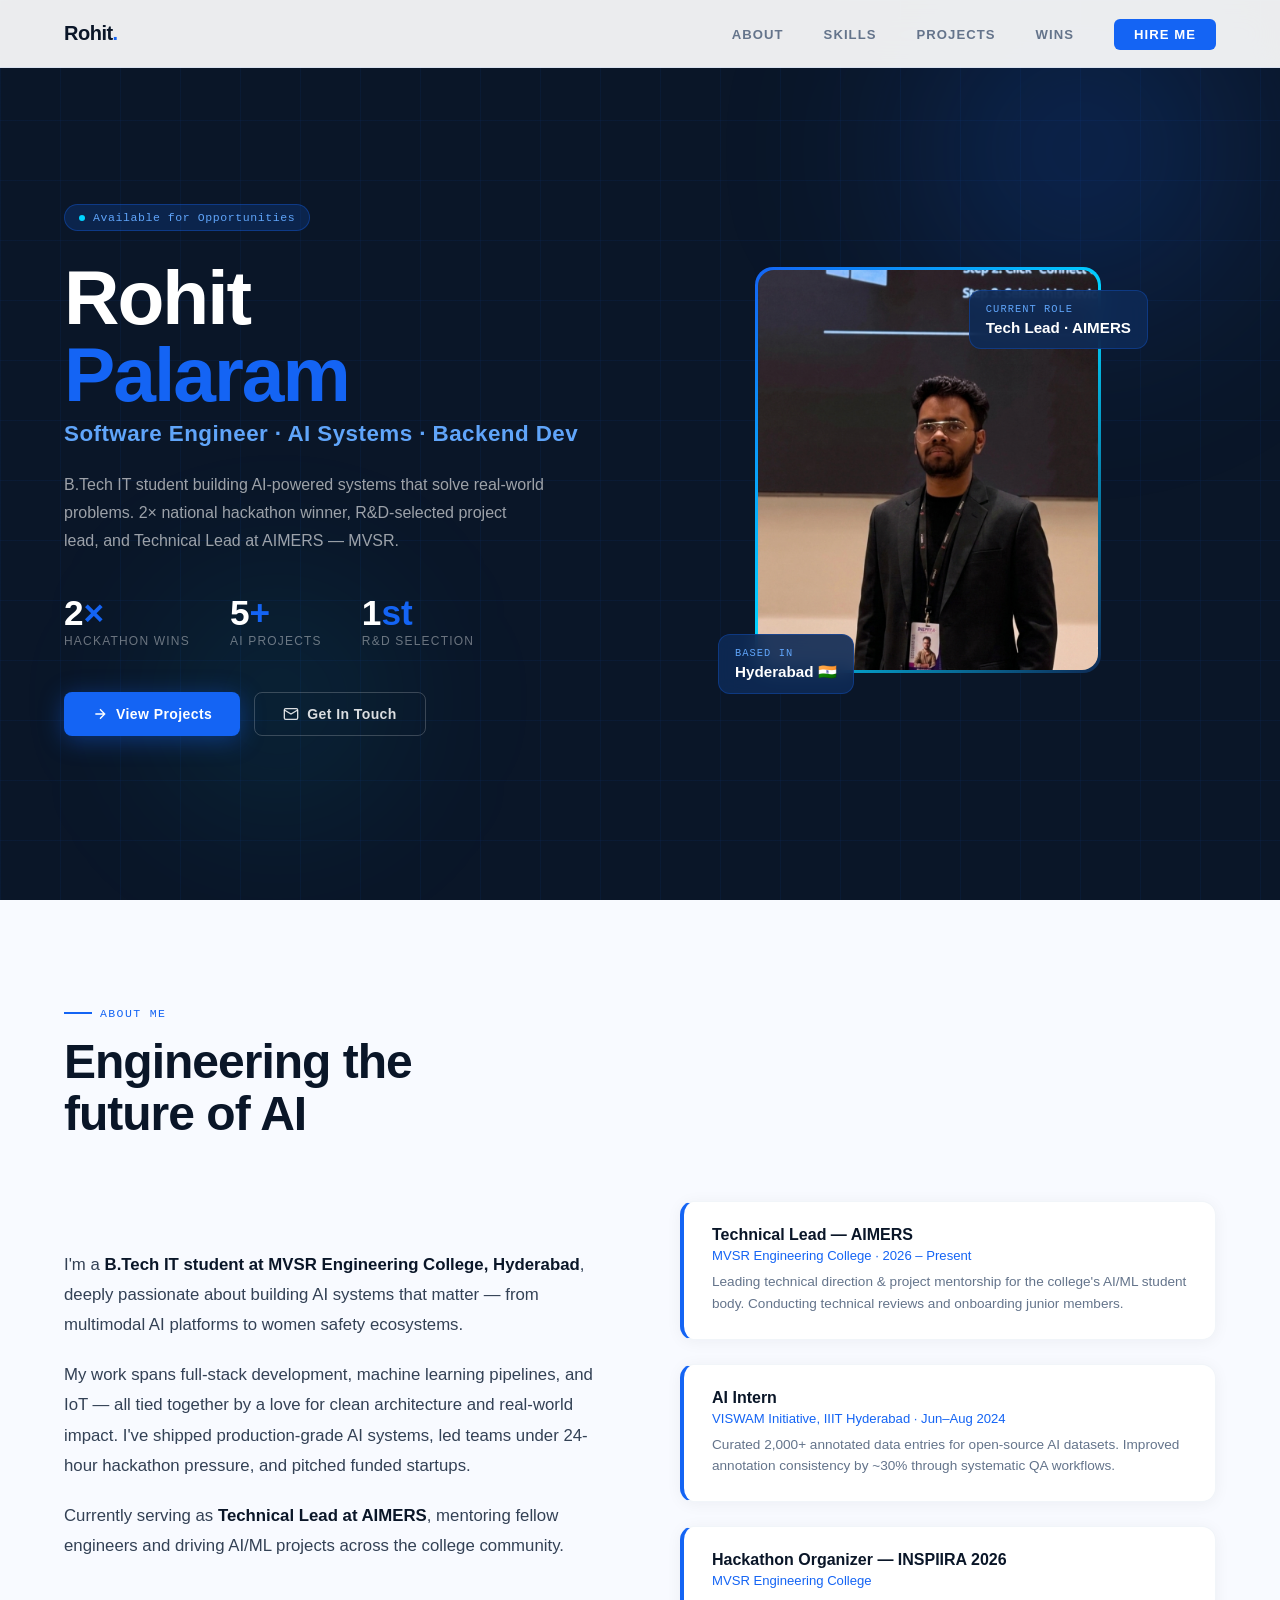
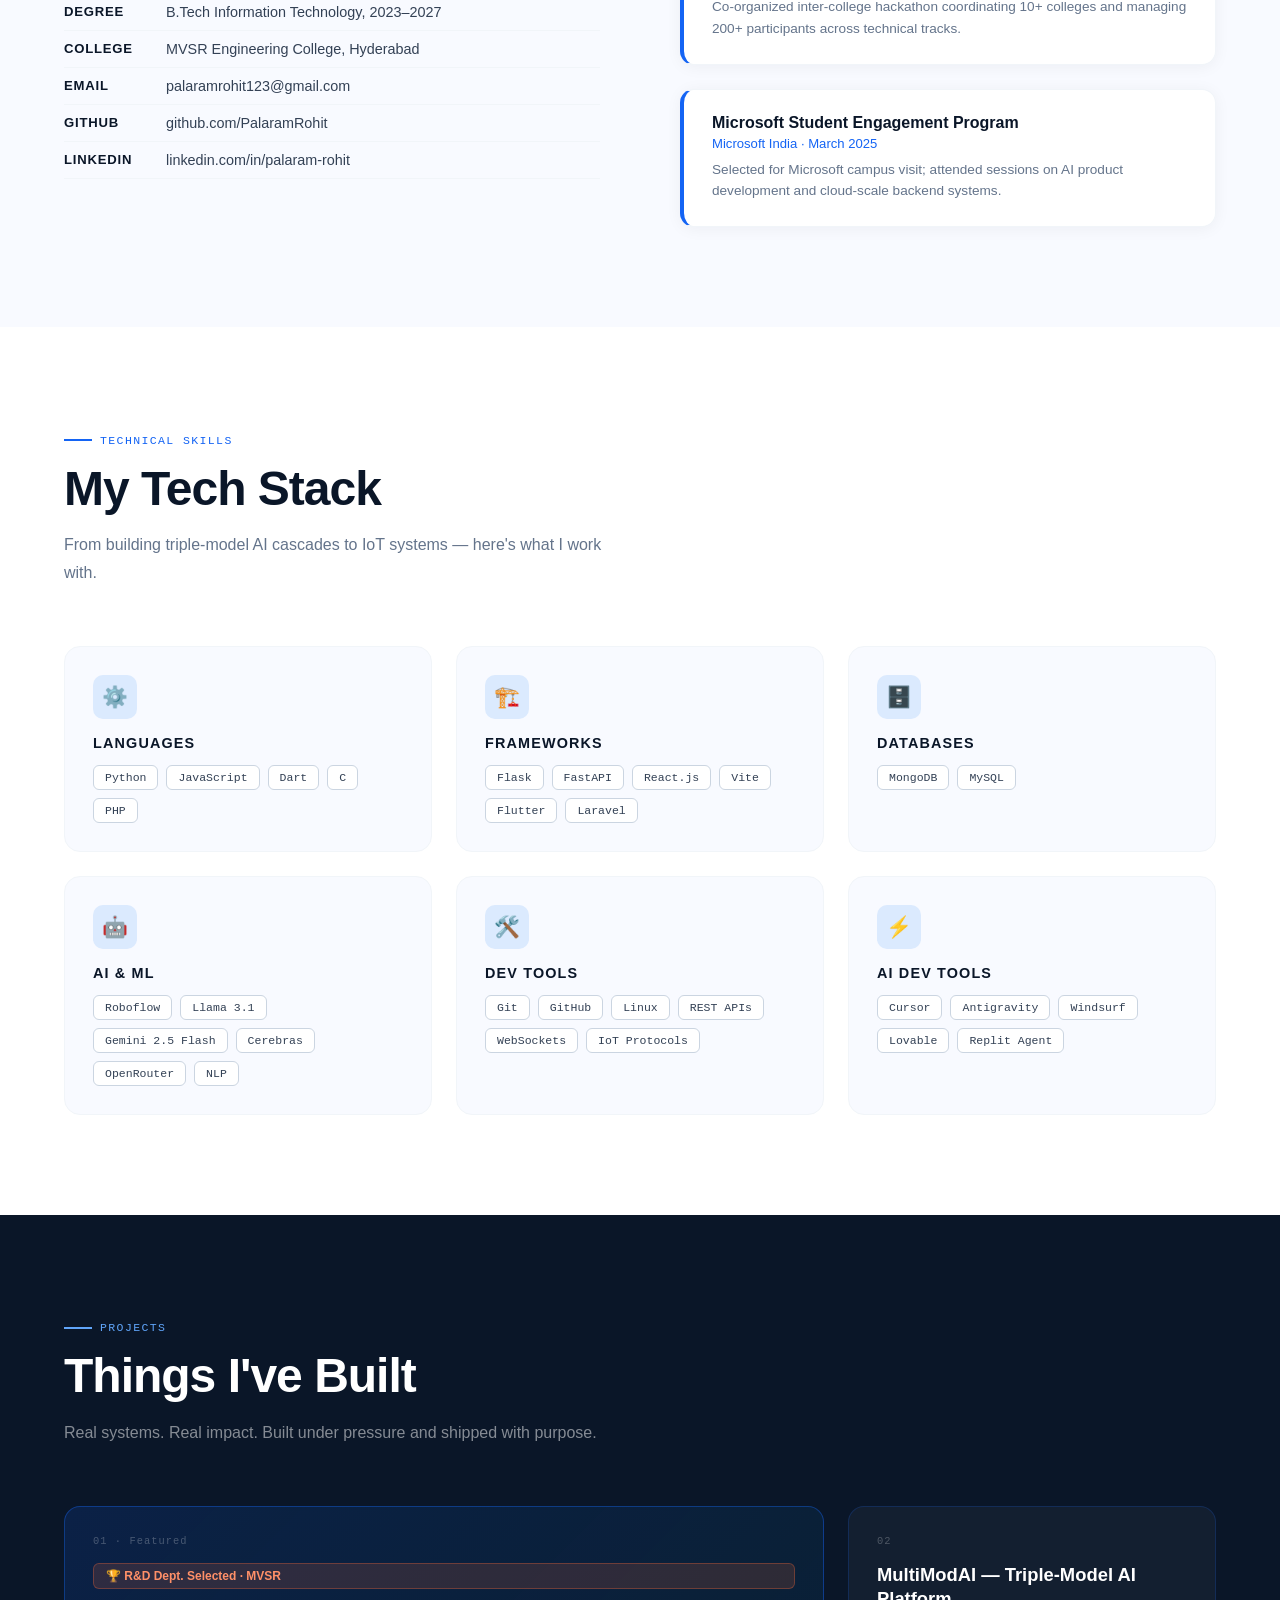
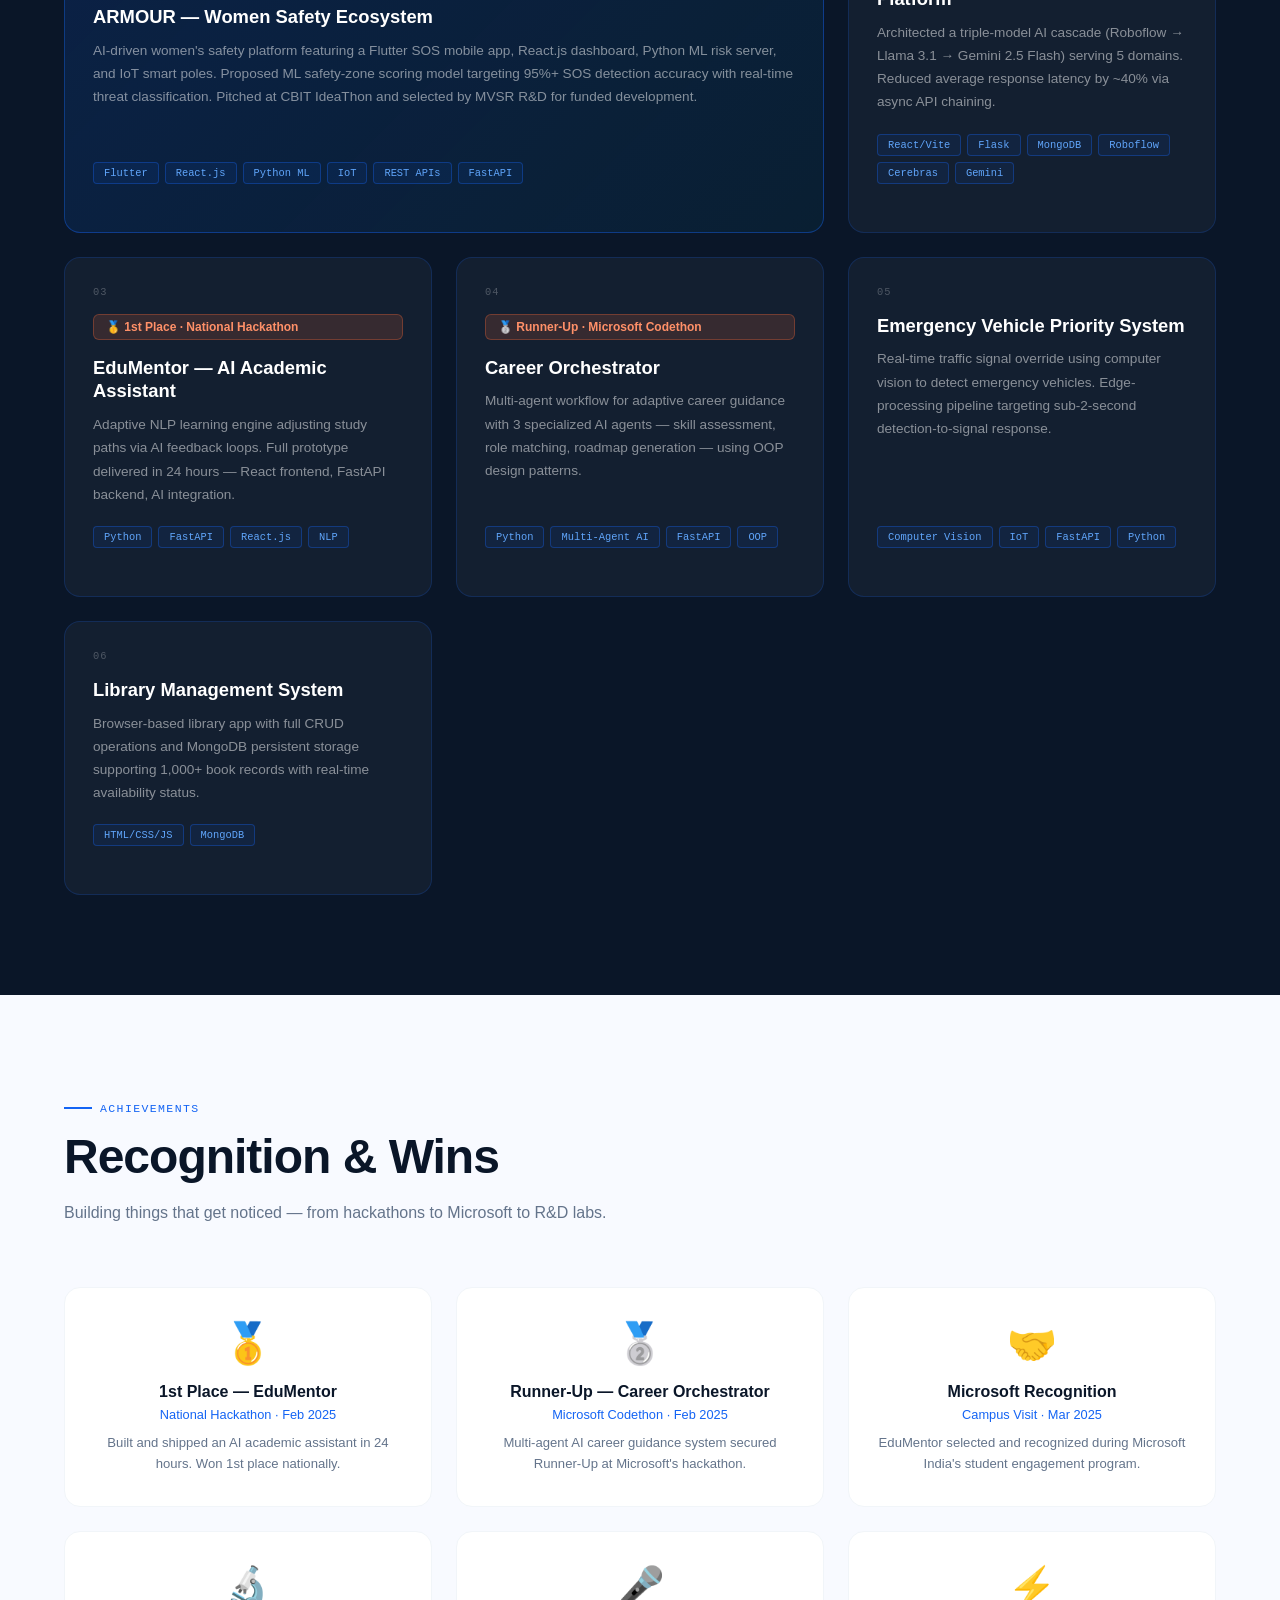
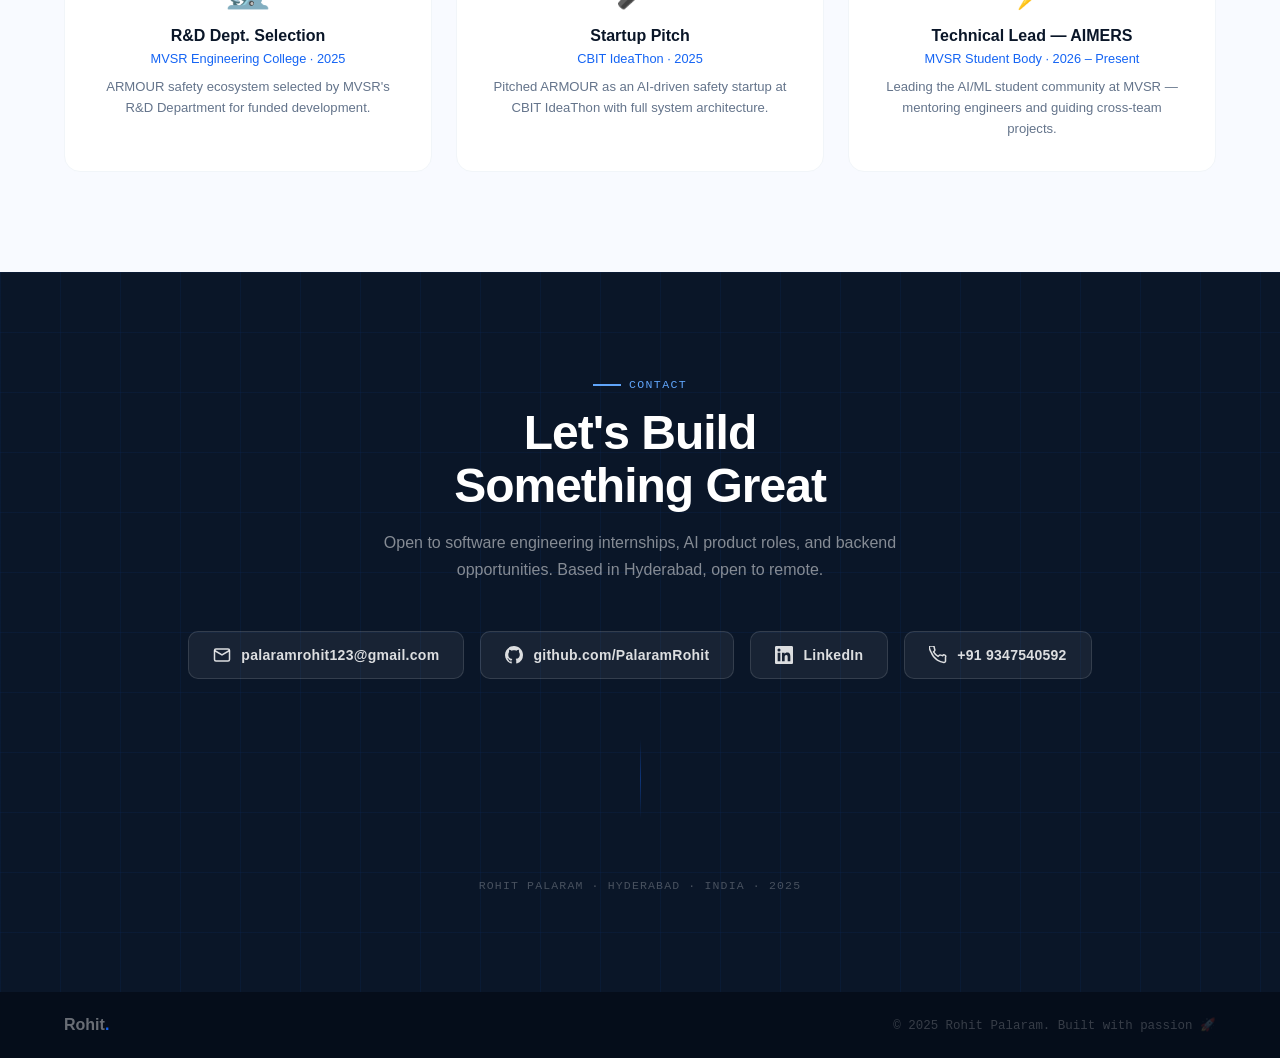
==== rohitportfolio.html @ 28455640 "Sync LinkedIn link in rohitportfolio.html" ====
<!DOCTYPE html>
<html lang="en">

<head>
  <meta charset="UTF-8" />
  <meta name="viewport" content="width=device-width, initial-scale=1.0" />
  <title>Rohit Palaram — Software Engineer · AI Systems</title>

  <style>
    :root {
      --blue-deep: #0A1628;
      --blue-mid: #0E2A55;
      --blue-brand: #1464F4;
      --blue-light: #3B82F6;
      --blue-glow: #60A5FA;
      --blue-pale: #DBEAFE;
      --white: #FFFFFF;
      --off-white: #F8FAFF;
      --gray-100: #F1F5F9;
      --gray-300: #CBD5E1;
      --gray-500: #64748B;
      --gray-700: #334155;
      --accent: #00D4FF;
      --accent2: #FF6B35;
      --font-display: 'Segoe UI', 'Inter', Arial Black, sans-serif;
      --font-body: 'Segoe UI', Arial, sans-serif;
      --font-mono: 'Consolas', 'Courier New', monospace;
    }

    *,
    *::before,
    *::after {
      box-sizing: border-box;
      margin: 0;
      padding: 0;
    }

    html {
      scroll-behavior: smooth;
    }

    body {
      font-family: var(--font-body);
      background: var(--white);
      color: var(--gray-700);
      overflow-x: hidden;
    }

    /* ===== SCROLLBAR ===== */
    ::-webkit-scrollbar {
      width: 4px;
    }

    ::-webkit-scrollbar-track {
      background: var(--gray-100);
    }

    ::-webkit-scrollbar-thumb {
      background: var(--blue-brand);
      border-radius: 2px;
    }

    /* ===== NAV ===== */
    nav {
      position: fixed;
      top: 0;
      left: 0;
      right: 0;
      z-index: 1000;
      display: flex;
      align-items: center;
      justify-content: space-between;
      padding: 0 5vw;
      height: 68px;
      background: rgba(255, 255, 255, 0.92);
      backdrop-filter: blur(16px);
      border-bottom: 1px solid rgba(20, 100, 244, 0.08);
      transition: box-shadow 0.3s;
    }

    nav.scrolled {
      box-shadow: 0 4px 32px rgba(10, 22, 40, 0.10);
    }

    .nav-logo {
      font-family: var(--font-display);
      font-size: 1.25rem;
      font-weight: 800;
      color: var(--blue-deep);
      text-decoration: none;
      letter-spacing: -0.5px;
    }

    .nav-logo span {
      color: var(--blue-brand);
    }

    .nav-links {
      display: flex;
      gap: 2.5rem;
      list-style: none;
    }

    .nav-links a {
      font-family: var(--font-display);
      font-size: 0.82rem;
      font-weight: 600;
      letter-spacing: 0.08em;
      text-transform: uppercase;
      color: var(--gray-500);
      text-decoration: none;
      transition: color 0.2s;
      position: relative;
    }

    .nav-links a::after {
      content: '';
      position: absolute;
      bottom: -4px;
      left: 0;
      right: 0;
      height: 2px;
      background: var(--blue-brand);
      transform: scaleX(0);
      transform-origin: left;
      transition: transform 0.3s cubic-bezier(.4, 0, .2, 1);
    }

    .nav-links a:hover {
      color: var(--blue-brand);
    }

    .nav-links a:hover::after {
      transform: scaleX(1);
    }

    .nav-cta {
      background: var(--blue-brand);
      color: var(--white) !important;
      padding: 8px 20px;
      border-radius: 6px;
      transition: background 0.2s, transform 0.2s !important;
    }

    .nav-cta:hover {
      background: var(--blue-mid) !important;
      transform: translateY(-1px);
    }

    .nav-cta::after {
      display: none !important;
    }

    .hamburger {
      display: none;
      flex-direction: column;
      gap: 5px;
      cursor: pointer;
      background: none;
      border: none;
    }

    .hamburger span {
      width: 24px;
      height: 2px;
      background: var(--blue-deep);
      border-radius: 2px;
      transition: all 0.3s;
    }

    /* ===== HERO ===== */
    #hero {
      min-height: 100vh;
      display: grid;
      grid-template-columns: 1fr 1fr;
      align-items: center;
      padding: 100px 5vw 60px;
      background: var(--blue-deep);
      position: relative;
      overflow: hidden;
    }

    .hero-bg-grid {
      position: absolute;
      inset: 0;
      background-image:
        linear-gradient(rgba(20, 100, 244, 0.06) 1px, transparent 1px),
        linear-gradient(90deg, rgba(20, 100, 244, 0.06) 1px, transparent 1px);
      background-size: 60px 60px;
      pointer-events: none;
    }

    .hero-bg-orb {
      position: absolute;
      border-radius: 50%;
      filter: blur(80px);
      pointer-events: none;
    }

    .hero-bg-orb.orb1 {
      width: 500px;
      height: 500px;
      background: radial-gradient(circle, rgba(20, 100, 244, 0.25), transparent 70%);
      top: -100px;
      right: -50px;
    }

    .hero-bg-orb.orb2 {
      width: 300px;
      height: 300px;
      background: radial-gradient(circle, rgba(0, 212, 255, 0.15), transparent 70%);
      bottom: 50px;
      left: 10%;
    }

    .hero-left {
      position: relative;
      z-index: 2;
      animation: fadeSlideUp 0.9s ease both;
    }

    .hero-badge {
      display: inline-flex;
      align-items: center;
      gap: 8px;
      background: rgba(20, 100, 244, 0.18);
      border: 1px solid rgba(20, 100, 244, 0.35);
      color: var(--blue-glow);
      font-family: var(--font-mono);
      font-size: 0.72rem;
      padding: 6px 14px;
      border-radius: 20px;
      margin-bottom: 28px;
      letter-spacing: 0.05em;
    }

    .hero-badge .dot {
      width: 6px;
      height: 6px;
      background: var(--accent);
      border-radius: 50%;
      animation: pulse 2s infinite;
    }

    .hero-name {
      font-family: var(--font-display);
      font-size: clamp(3rem, 6vw, 5.5rem);
      font-weight: 800;
      line-height: 1.0;
      color: var(--white);
      letter-spacing: -2px;
      margin-bottom: 8px;
    }

    .hero-name .blue {
      color: var(--blue-brand);
    }

    .hero-role {
      font-family: var(--font-display);
      font-size: clamp(1rem, 2vw, 1.4rem);
      font-weight: 600;
      color: var(--blue-glow);
      letter-spacing: 0.02em;
      margin-bottom: 24px;
    }

    .hero-desc {
      font-size: 1rem;
      color: rgba(255, 255, 255, 0.6);
      line-height: 1.75;
      max-width: 480px;
      margin-bottom: 40px;
      font-weight: 300;
    }

    .hero-stats {
      display: flex;
      gap: 2.5rem;
      margin-bottom: 44px;
    }

    .hero-stat-num {
      font-family: var(--font-display);
      font-size: 2.2rem;
      font-weight: 800;
      color: var(--white);
      line-height: 1;
    }

    .hero-stat-num span {
      color: var(--blue-brand);
    }

    .hero-stat-label {
      font-size: 0.75rem;
      color: rgba(255, 255, 255, 0.4);
      text-transform: uppercase;
      letter-spacing: 0.1em;
      margin-top: 4px;
    }

    .hero-btns {
      display: flex;
      gap: 14px;
      flex-wrap: wrap;
    }

    .btn-primary {
      display: inline-flex;
      align-items: center;
      gap: 8px;
      background: var(--blue-brand);
      color: var(--white);
      font-family: var(--font-display);
      font-weight: 700;
      font-size: 0.875rem;
      padding: 14px 28px;
      border-radius: 8px;
      text-decoration: none;
      letter-spacing: 0.03em;
      transition: all 0.25s cubic-bezier(.4, 0, .2, 1);
      box-shadow: 0 4px 24px rgba(20, 100, 244, 0.4);
    }

    .btn-primary:hover {
      background: #0F52CF;
      transform: translateY(-2px);
      box-shadow: 0 8px 32px rgba(20, 100, 244, 0.55);
    }

    .btn-outline {
      display: inline-flex;
      align-items: center;
      gap: 8px;
      background: transparent;
      color: rgba(255, 255, 255, 0.85);
      font-family: var(--font-display);
      font-weight: 600;
      font-size: 0.875rem;
      padding: 13px 28px;
      border-radius: 8px;
      border: 1.5px solid rgba(255, 255, 255, 0.2);
      text-decoration: none;
      letter-spacing: 0.03em;
      transition: all 0.25s;
    }

    .btn-outline:hover {
      border-color: var(--blue-glow);
      color: var(--blue-glow);
      transform: translateY(-2px);
    }

    .hero-right {
      position: relative;
      z-index: 2;
      display: flex;
      align-items: center;
      justify-content: center;
      animation: fadeSlideUp 0.9s 0.2s ease both;
    }

    .hero-photo-frame {
      position: relative;
      width: 340px;
      height: 400px;
    }

    .hero-photo-frame::before {
      content: '';
      position: absolute;
      inset: -3px;
      background: linear-gradient(135deg, var(--blue-brand), var(--accent), var(--blue-mid));
      border-radius: 18px;
      z-index: 0;
      animation: borderRotate 4s linear infinite;
    }

    .hero-photo-frame img {
      position: relative;
      z-index: 1;
      width: 100%;
      height: 100%;
      object-fit: cover;
      border-radius: 16px;
      display: block;
    }

    .hero-card {
      position: absolute;
      background: rgba(14, 42, 85, 0.9);
      border: 1px solid rgba(20, 100, 244, 0.3);
      border-radius: 12px;
      padding: 12px 16px;
      backdrop-filter: blur(10px);
      z-index: 3;
    }

    .hero-card-label {
      font-family: var(--font-mono);
      font-size: 0.65rem;
      color: var(--blue-glow);
      text-transform: uppercase;
      letter-spacing: 0.1em;
      margin-bottom: 4px;
    }

    .hero-card-val {
      font-family: var(--font-display);
      font-size: 0.95rem;
      font-weight: 700;
      color: var(--white);
    }

    .card-tl {
      bottom: -24px;
      left: -40px;
    }

    .card-tr {
      top: 20px;
      right: -50px;
    }

    /* ===== SECTION DEFAULTS ===== */
    section {
      padding: 100px 5vw;
    }

    .section-tag {
      display: inline-flex;
      align-items: center;
      gap: 8px;
      font-family: var(--font-mono);
      font-size: 0.72rem;
      font-weight: 500;
      color: var(--blue-brand);
      text-transform: uppercase;
      letter-spacing: 0.12em;
      margin-bottom: 16px;
    }

    .section-tag::before {
      content: '';
      width: 28px;
      height: 2px;
      background: var(--blue-brand);
    }

    .section-title {
      font-family: var(--font-display);
      font-size: clamp(2rem, 4vw, 3rem);
      font-weight: 800;
      color: var(--blue-deep);
      line-height: 1.1;
      letter-spacing: -1px;
      margin-bottom: 16px;
    }

    .section-sub {
      font-size: 1rem;
      color: var(--gray-500);
      line-height: 1.7;
      max-width: 560px;
      font-weight: 300;
    }

    /* ===== ABOUT ===== */
    #about {
      background: var(--off-white);
    }

    .about-grid {
      display: grid;
      grid-template-columns: 1fr 1fr;
      gap: 80px;
      align-items: center;
      margin-top: 60px;
    }

    .about-text p {
      font-size: 1.05rem;
      color: var(--gray-700);
      line-height: 1.8;
      margin-bottom: 20px;
      font-weight: 300;
    }

    .about-text p strong {
      color: var(--blue-deep);
      font-weight: 600;
    }

    .about-info-list {
      list-style: none;
      margin-top: 32px;
    }

    .about-info-list li {
      display: flex;
      align-items: center;
      gap: 12px;
      padding: 10px 0;
      border-bottom: 1px solid var(--gray-100);
      font-size: 0.9rem;
      color: var(--gray-700);
    }

    .about-info-list li span.label {
      font-family: var(--font-display);
      font-weight: 700;
      color: var(--blue-deep);
      min-width: 90px;
      font-size: 0.82rem;
      text-transform: uppercase;
      letter-spacing: 0.06em;
    }

    .about-right {
      display: flex;
      flex-direction: column;
      gap: 24px;
    }

    .exp-card {
      background: var(--white);
      border: 1px solid var(--gray-100);
      border-radius: 14px;
      padding: 24px 28px;
      border-left: 4px solid var(--blue-brand);
      box-shadow: 0 2px 16px rgba(10, 22, 40, 0.05);
      transition: transform 0.2s, box-shadow 0.2s;
    }

    .exp-card:hover {
      transform: translateX(6px);
      box-shadow: 0 8px 28px rgba(20, 100, 244, 0.12);
    }

    .exp-card-title {
      font-family: var(--font-display);
      font-size: 1rem;
      font-weight: 700;
      color: var(--blue-deep);
      margin-bottom: 4px;
    }

    .exp-card-sub {
      font-size: 0.82rem;
      color: var(--blue-brand);
      font-weight: 500;
      margin-bottom: 8px;
    }

    .exp-card-desc {
      font-size: 0.85rem;
      color: var(--gray-500);
      line-height: 1.6;
      font-weight: 300;
    }

    /* ===== SKILLS ===== */
    #skills {
      background: var(--white);
    }

    .skills-layout {
      margin-top: 60px;
      display: grid;
      grid-template-columns: repeat(3, 1fr);
      gap: 24px;
    }

    .skill-cat {
      background: var(--off-white);
      border: 1px solid var(--gray-100);
      border-radius: 16px;
      padding: 28px;
      transition: transform 0.25s, box-shadow 0.25s;
    }

    .skill-cat:hover {
      transform: translateY(-4px);
      box-shadow: 0 12px 36px rgba(20, 100, 244, 0.1);
    }

    .skill-cat-icon {
      width: 44px;
      height: 44px;
      background: var(--blue-pale);
      border-radius: 10px;
      display: flex;
      align-items: center;
      justify-content: center;
      font-size: 1.3rem;
      margin-bottom: 16px;
    }

    .skill-cat-name {
      font-family: var(--font-display);
      font-size: 0.9rem;
      font-weight: 700;
      color: var(--blue-deep);
      text-transform: uppercase;
      letter-spacing: 0.08em;
      margin-bottom: 14px;
    }

    .skill-tags {
      display: flex;
      flex-wrap: wrap;
      gap: 8px;
    }

    .skill-tag {
      background: var(--white);
      border: 1px solid var(--gray-300);
      color: var(--gray-700);
      font-family: var(--font-mono);
      font-size: 0.72rem;
      padding: 5px 11px;
      border-radius: 6px;
      transition: all 0.2s;
    }

    .skill-tag:hover {
      border-color: var(--blue-brand);
      color: var(--blue-brand);
      background: var(--blue-pale);
    }

    /* ===== PROJECTS ===== */
    #projects {
      background: var(--blue-deep);
    }

    #projects .section-title {
      color: var(--white);
    }

    #projects .section-sub {
      color: rgba(255, 255, 255, 0.5);
    }

    #projects .section-tag {
      color: var(--blue-glow);
    }

    #projects .section-tag::before {
      background: var(--blue-glow);
    }

    .projects-grid {
      margin-top: 60px;
      display: grid;
      grid-template-columns: repeat(3, 1fr);
      gap: 24px;
    }

    .project-card {
      background: rgba(255, 255, 255, 0.04);
      border: 1px solid rgba(20, 100, 244, 0.2);
      border-radius: 16px;
      padding: 28px;
      display: flex;
      flex-direction: column;
      transition: all 0.3s cubic-bezier(.4, 0, .2, 1);
      position: relative;
      overflow: hidden;
    }

    .project-card::before {
      content: '';
      position: absolute;
      top: 0;
      left: 0;
      right: 0;
      height: 3px;
      background: linear-gradient(90deg, var(--blue-brand), var(--accent));
      opacity: 0;
      transition: opacity 0.3s;
    }

    .project-card:hover {
      background: rgba(20, 100, 244, 0.1);
      border-color: rgba(20, 100, 244, 0.5);
      transform: translateY(-6px);
      box-shadow: 0 20px 48px rgba(0, 0, 0, 0.3);
    }

    .project-card:hover::before {
      opacity: 1;
    }

    .project-card.featured {
      grid-column: span 2;
      background: linear-gradient(135deg, rgba(20, 100, 244, 0.15), rgba(0, 212, 255, 0.05));
      border-color: rgba(20, 100, 244, 0.4);
    }

    .project-num {
      font-family: var(--font-mono);
      font-size: 0.65rem;
      color: rgba(255, 255, 255, 0.25);
      letter-spacing: 0.1em;
      margin-bottom: 16px;
    }

    .project-title {
      font-family: var(--font-display);
      font-size: 1.15rem;
      font-weight: 700;
      color: var(--white);
      margin-bottom: 10px;
      line-height: 1.3;
    }

    .project-desc {
      font-size: 0.85rem;
      color: rgba(255, 255, 255, 0.5);
      line-height: 1.7;
      margin-bottom: 20px;
      flex: 1;
      font-weight: 300;
    }

    .project-badges {
      display: flex;
      flex-wrap: wrap;
      gap: 6px;
      margin-bottom: 20px;
    }

    .project-badge {
      font-family: var(--font-mono);
      font-size: 0.65rem;
      padding: 4px 10px;
      border-radius: 4px;
      border: 1px solid rgba(20, 100, 244, 0.35);
      color: var(--blue-glow);
      background: rgba(20, 100, 244, 0.08);
    }

    .project-achievement {
      display: inline-flex;
      align-items: center;
      gap: 6px;
      background: rgba(255, 107, 53, 0.15);
      border: 1px solid rgba(255, 107, 53, 0.3);
      color: #FF9068;
      font-family: var(--font-display);
      font-size: 0.75rem;
      font-weight: 600;
      padding: 5px 12px;
      border-radius: 6px;
      margin-bottom: 16px;
    }

    /* ===== ACHIEVEMENTS ===== */
    #achievements {
      background: var(--off-white);
    }

    .achievements-layout {
      margin-top: 60px;
      display: grid;
      grid-template-columns: repeat(3, 1fr);
      gap: 24px;
    }

    .ach-card {
      background: var(--white);
      border: 1px solid var(--gray-100);
      border-radius: 16px;
      padding: 32px 28px;
      text-align: center;
      transition: all 0.3s;
      position: relative;
      overflow: hidden;
    }

    .ach-card::after {
      content: '';
      position: absolute;
      bottom: 0;
      left: 0;
      right: 0;
      height: 4px;
      background: linear-gradient(90deg, var(--blue-brand), var(--accent));
      transform: scaleX(0);
      transition: transform 0.3s;
      transform-origin: left;
    }

    .ach-card:hover {
      box-shadow: 0 12px 40px rgba(20, 100, 244, 0.12);
      transform: translateY(-4px);
    }

    .ach-card:hover::after {
      transform: scaleX(1);
    }

    .ach-emoji {
      font-size: 2.5rem;
      margin-bottom: 16px;
      display: block;
    }

    .ach-title {
      font-family: var(--font-display);
      font-size: 1rem;
      font-weight: 700;
      color: var(--blue-deep);
      margin-bottom: 6px;
    }

    .ach-sub {
      font-size: 0.8rem;
      color: var(--blue-brand);
      font-weight: 500;
      margin-bottom: 10px;
    }

    .ach-desc {
      font-size: 0.82rem;
      color: var(--gray-500);
      line-height: 1.6;
      font-weight: 300;
    }

    /* ===== CONTACT ===== */
    #contact {
      background: var(--blue-deep);
      text-align: center;
      position: relative;
      overflow: hidden;
    }

    #contact::before {
      content: '';
      position: absolute;
      inset: 0;
      background-image:
        linear-gradient(rgba(20, 100, 244, 0.06) 1px, transparent 1px),
        linear-gradient(90deg, rgba(20, 100, 244, 0.06) 1px, transparent 1px);
      background-size: 60px 60px;
    }

    #contact .section-title {
      color: var(--white);
      position: relative;
      z-index: 1;
    }

    #contact .section-sub {
      color: rgba(255, 255, 255, 0.5);
      margin: 0 auto;
      position: relative;
      z-index: 1;
    }

    #contact .section-tag {
      color: var(--blue-glow);
      position: relative;
      z-index: 1;
      justify-content: center;
    }

    #contact .section-tag::before {
      background: var(--blue-glow);
    }

    .contact-links {
      display: flex;
      justify-content: center;
      gap: 16px;
      margin-top: 48px;
      flex-wrap: wrap;
      position: relative;
      z-index: 1;
    }

    .contact-link {
      display: inline-flex;
      align-items: center;
      gap: 10px;
      background: rgba(255, 255, 255, 0.06);
      border: 1px solid rgba(255, 255, 255, 0.12);
      color: rgba(255, 255, 255, 0.85);
      font-family: var(--font-display);
      font-size: 0.875rem;
      font-weight: 600;
      padding: 14px 24px;
      border-radius: 10px;
      text-decoration: none;
      transition: all 0.25s;
      letter-spacing: 0.02em;
    }

    .contact-link:hover {
      background: rgba(20, 100, 244, 0.2);
      border-color: var(--blue-brand);
      color: var(--white);
      transform: translateY(-3px);
      box-shadow: 0 8px 24px rgba(20, 100, 244, 0.25);
    }

    .contact-link svg {
      width: 18px;
      height: 18px;
      flex-shrink: 0;
    }

    .contact-divider {
      width: 1px;
      height: 80px;
      background: linear-gradient(to bottom, transparent, rgba(20, 100, 244, 0.4), transparent);
      margin: 60px auto;
      position: relative;
      z-index: 1;
    }

    .contact-footer {
      font-family: var(--font-mono);
      font-size: 0.72rem;
      color: rgba(255, 255, 255, 0.25);
      letter-spacing: 0.1em;
      position: relative;
      z-index: 1;
    }

    /* ===== FOOTER ===== */
    footer {
      background: #050d1a;
      padding: 24px 5vw;
      display: flex;
      align-items: center;
      justify-content: space-between;
    }

    .footer-logo {
      font-family: var(--font-display);
      font-size: 1rem;
      font-weight: 800;
      color: rgba(255, 255, 255, 0.4);
      text-decoration: none;
    }

    .footer-logo span {
      color: var(--blue-brand);
    }

    .footer-copy {
      font-size: 0.78rem;
      color: rgba(255, 255, 255, 0.2);
      font-family: var(--font-mono);
    }

    /* ===== ANIMATIONS ===== */
    @keyframes fadeSlideUp {
      from {
        opacity: 0;
        transform: translateY(30px);
      }

      to {
        opacity: 1;
        transform: translateY(0);
      }
    }

    @keyframes pulse {

      0%,
      100% {
        opacity: 1;
        transform: scale(1);
      }

      50% {
        opacity: 0.5;
        transform: scale(0.8);
      }
    }

    @keyframes borderRotate {
      0% {
        opacity: 0.7;
      }

      50% {
        opacity: 1;
      }

      100% {
        opacity: 0.7;
      }
    }

    .reveal {
      opacity: 1;
      transform: translateY(0);
      transition: opacity 0.6s ease, transform 0.6s ease;
    }

    .reveal.hidden {
      opacity: 0;
      transform: translateY(24px);
    }

    /* ===== MOBILE MENU ===== */
    .mobile-menu {
      display: none;
      position: fixed;
      top: 68px;
      left: 0;
      right: 0;
      background: var(--white);
      padding: 24px 5vw;
      border-bottom: 1px solid var(--gray-100);
      flex-direction: column;
      gap: 16px;
      z-index: 999;
      box-shadow: 0 8px 32px rgba(10, 22, 40, 0.1);
    }

    .mobile-menu.open {
      display: flex;
    }

    .mobile-menu a {
      font-family: var(--font-display);
      font-size: 1rem;
      font-weight: 700;
      color: var(--blue-deep);
      text-decoration: none;
      padding: 8px 0;
      border-bottom: 1px solid var(--gray-100);
    }

    /* ===== RESPONSIVE ===== */
    @media (max-width: 1024px) {
      .skills-layout {
        grid-template-columns: repeat(2, 1fr);
      }

      .projects-grid {
        grid-template-columns: 1fr 1fr;
      }

      .project-card.featured {
        grid-column: span 2;
      }

      .achievements-layout {
        grid-template-columns: repeat(2, 1fr);
      }
    }

    @media (max-width: 768px) {
      #hero {
        grid-template-columns: 1fr;
        padding: 100px 5vw 60px;
        text-align: center;
      }

      .hero-right {
        display: none;
      }

      .hero-stats {
        justify-content: center;
      }

      .hero-btns {
        justify-content: center;
      }

      .hero-desc {
        margin: 0 auto 40px;
      }

      .about-grid {
        grid-template-columns: 1fr;
        gap: 40px;
      }

      .skills-layout {
        grid-template-columns: 1fr;
      }

      .projects-grid {
        grid-template-columns: 1fr;
      }

      .project-card.featured {
        grid-column: span 1;
      }

      .achievements-layout {
        grid-template-columns: 1fr;
      }

      .nav-links {
        display: none;
      }

      .hamburger {
        display: flex;
      }

      footer {
        flex-direction: column;
        gap: 8px;
        text-align: center;
      }
    }
  </style>
</head>

<body>

  <!-- NAV -->
  <nav id="navbar">
    <a href="#hero" class="nav-logo">Rohit<span>.</span></a>
    <ul class="nav-links">
      <li><a href="#about">About</a></li>
      <li><a href="#skills">Skills</a></li>
      <li><a href="#projects">Projects</a></li>
      <li><a href="#achievements">Wins</a></li>
      <li><a href="mailto:palaramrohit123@gmail.com" class="nav-cta">Hire Me</a></li>
    </ul>
    <button class="hamburger" id="hamburger" aria-label="Menu">
      <span></span><span></span><span></span>
    </button>
  </nav>

  <div class="mobile-menu" id="mobileMenu">
    <a href="#about">About</a>
    <a href="#skills">Skills</a>
    <a href="#projects">Projects</a>
    <a href="#achievements">Achievements</a>
    <a href="#contact">Contact</a>
  </div>

  <!-- HERO -->
  <section id="hero">
    <div class="hero-bg-grid"></div>
    <div class="hero-bg-orb orb1"></div>
    <div class="hero-bg-orb orb2"></div>

    <div class="hero-left">
      <div class="hero-badge">
        <span class="dot"></span>
        Available for Opportunities
      </div>
      <h1 class="hero-name">Rohit<br><span class="blue">Palaram</span></h1>
      <p class="hero-role">Software Engineer · AI Systems · Backend Dev</p>
      <p class="hero-desc">
        B.Tech IT student building AI-powered systems that solve real-world problems.
        2× national hackathon winner, R&D-selected project lead, and Technical Lead at AIMERS — MVSR.
      </p>
      <div class="hero-stats">
        <div>
          <div class="hero-stat-num">2<span>×</span></div>
          <div class="hero-stat-label">Hackathon Wins</div>
        </div>
        <div>
          <div class="hero-stat-num">5<span>+</span></div>
          <div class="hero-stat-label">AI Projects</div>
        </div>
        <div>
          <div class="hero-stat-num">1<span>st</span></div>
          <div class="hero-stat-label">R&D Selection</div>
        </div>
      </div>
      <div class="hero-btns">
        <a href="#projects" class="btn-primary">
          <svg width="16" height="16" fill="none" stroke="currentColor" stroke-width="2" viewBox="0 0 24 24">
            <path d="M5 12h14M12 5l7 7-7 7" />
          </svg>
          View Projects
        </a>
        <a href="mailto:palaramrohit123@gmail.com" class="btn-outline">
          <svg width="16" height="16" fill="none" stroke="currentColor" stroke-width="2" viewBox="0 0 24 24">
            <path d="M4 4h16c1.1 0 2 .9 2 2v12c0 1.1-.9 2-2 2H4c-1.1 0-2-.9-2-2V6c0-1.1.9-2 2-2z" />
            <polyline points="22,6 12,12 2,6" />
          </svg>
          Get In Touch
        </a>
      </div>
    </div>

    <div class="hero-right">
      <div class="hero-photo-frame">
        <img
          src="[data-uri]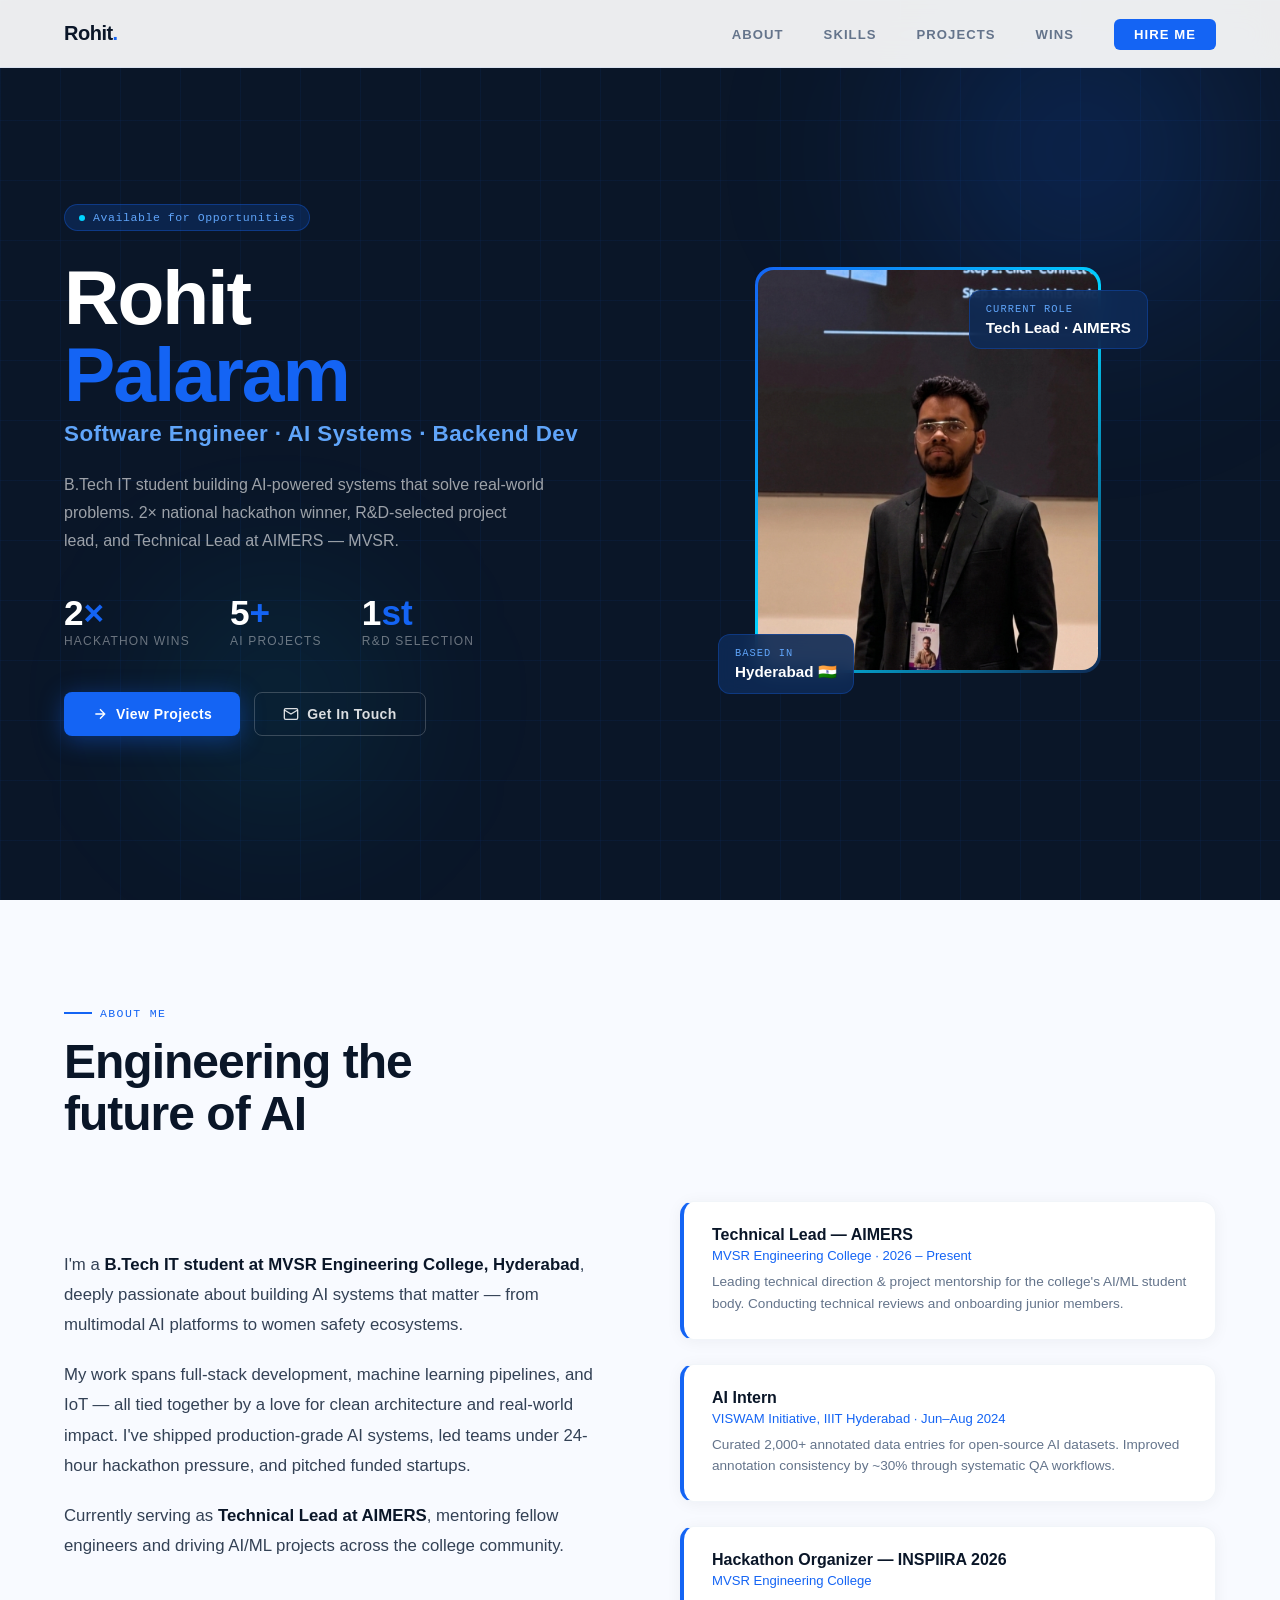
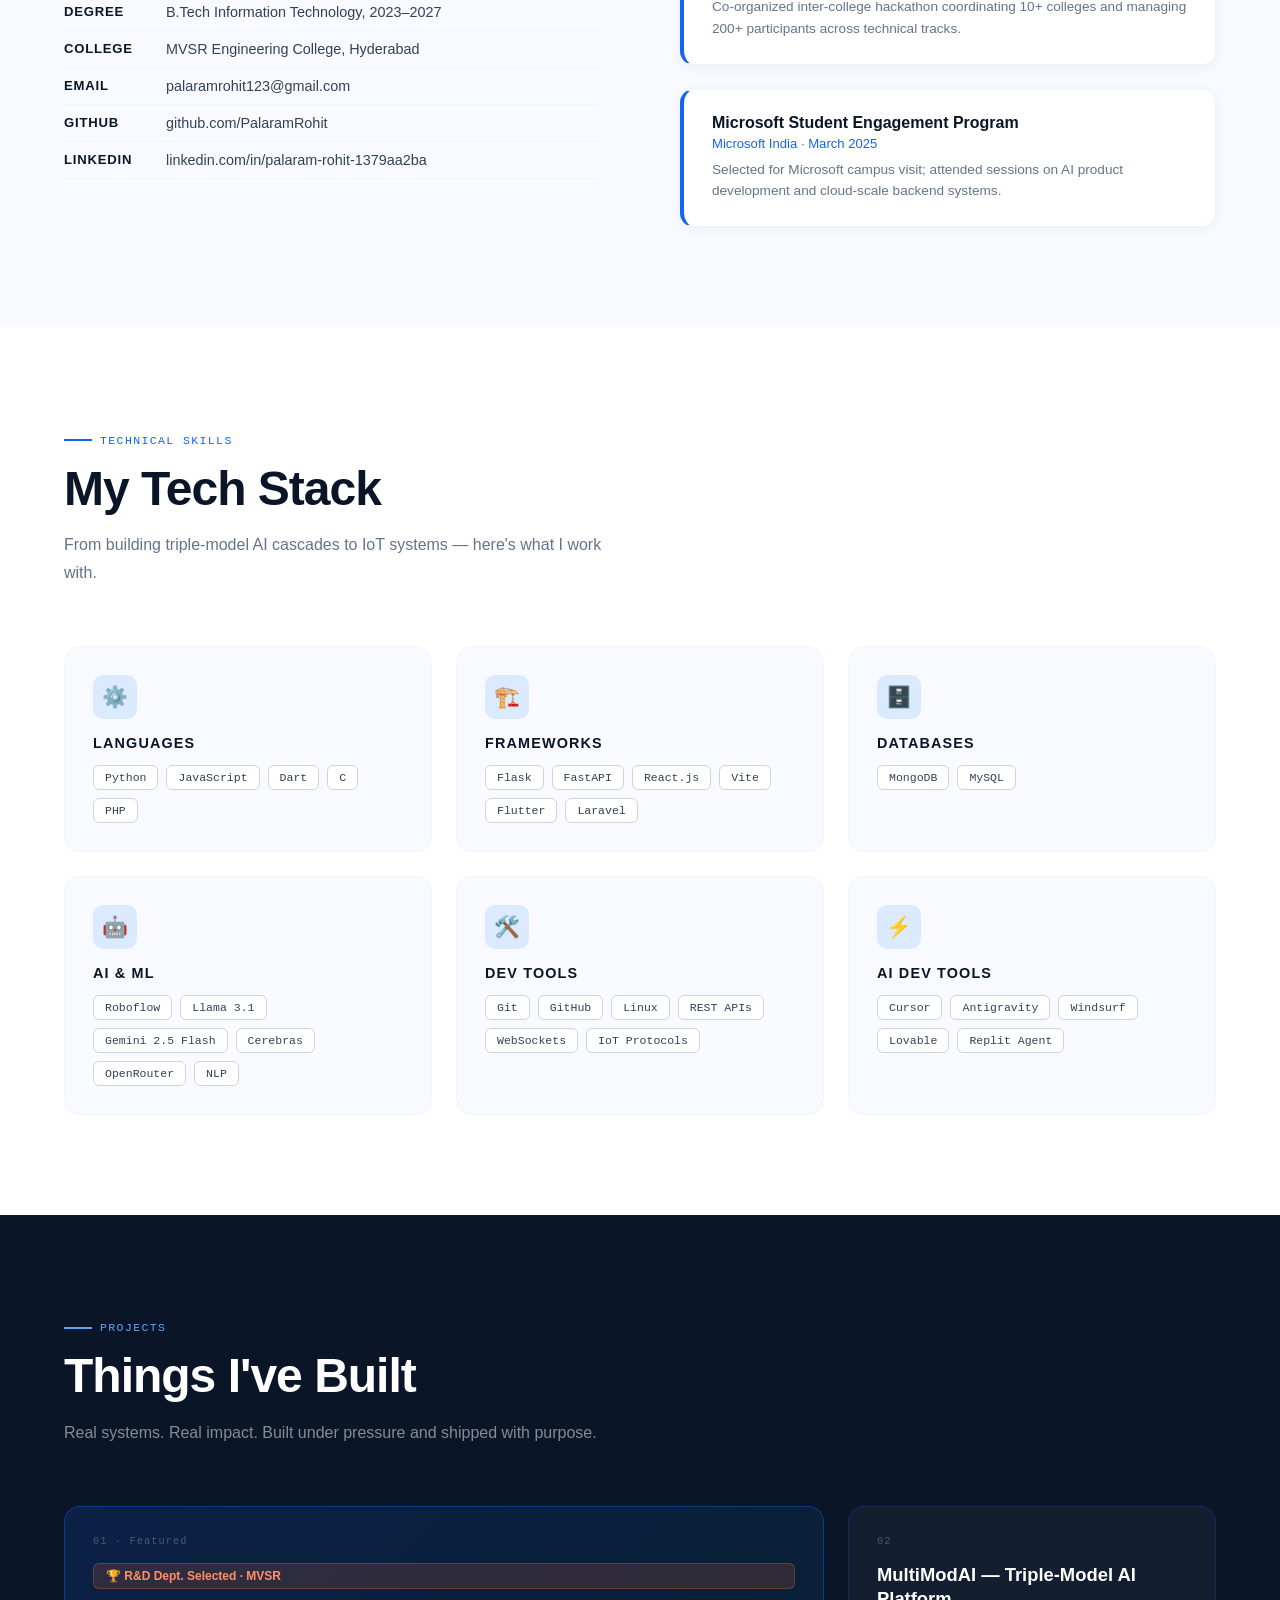
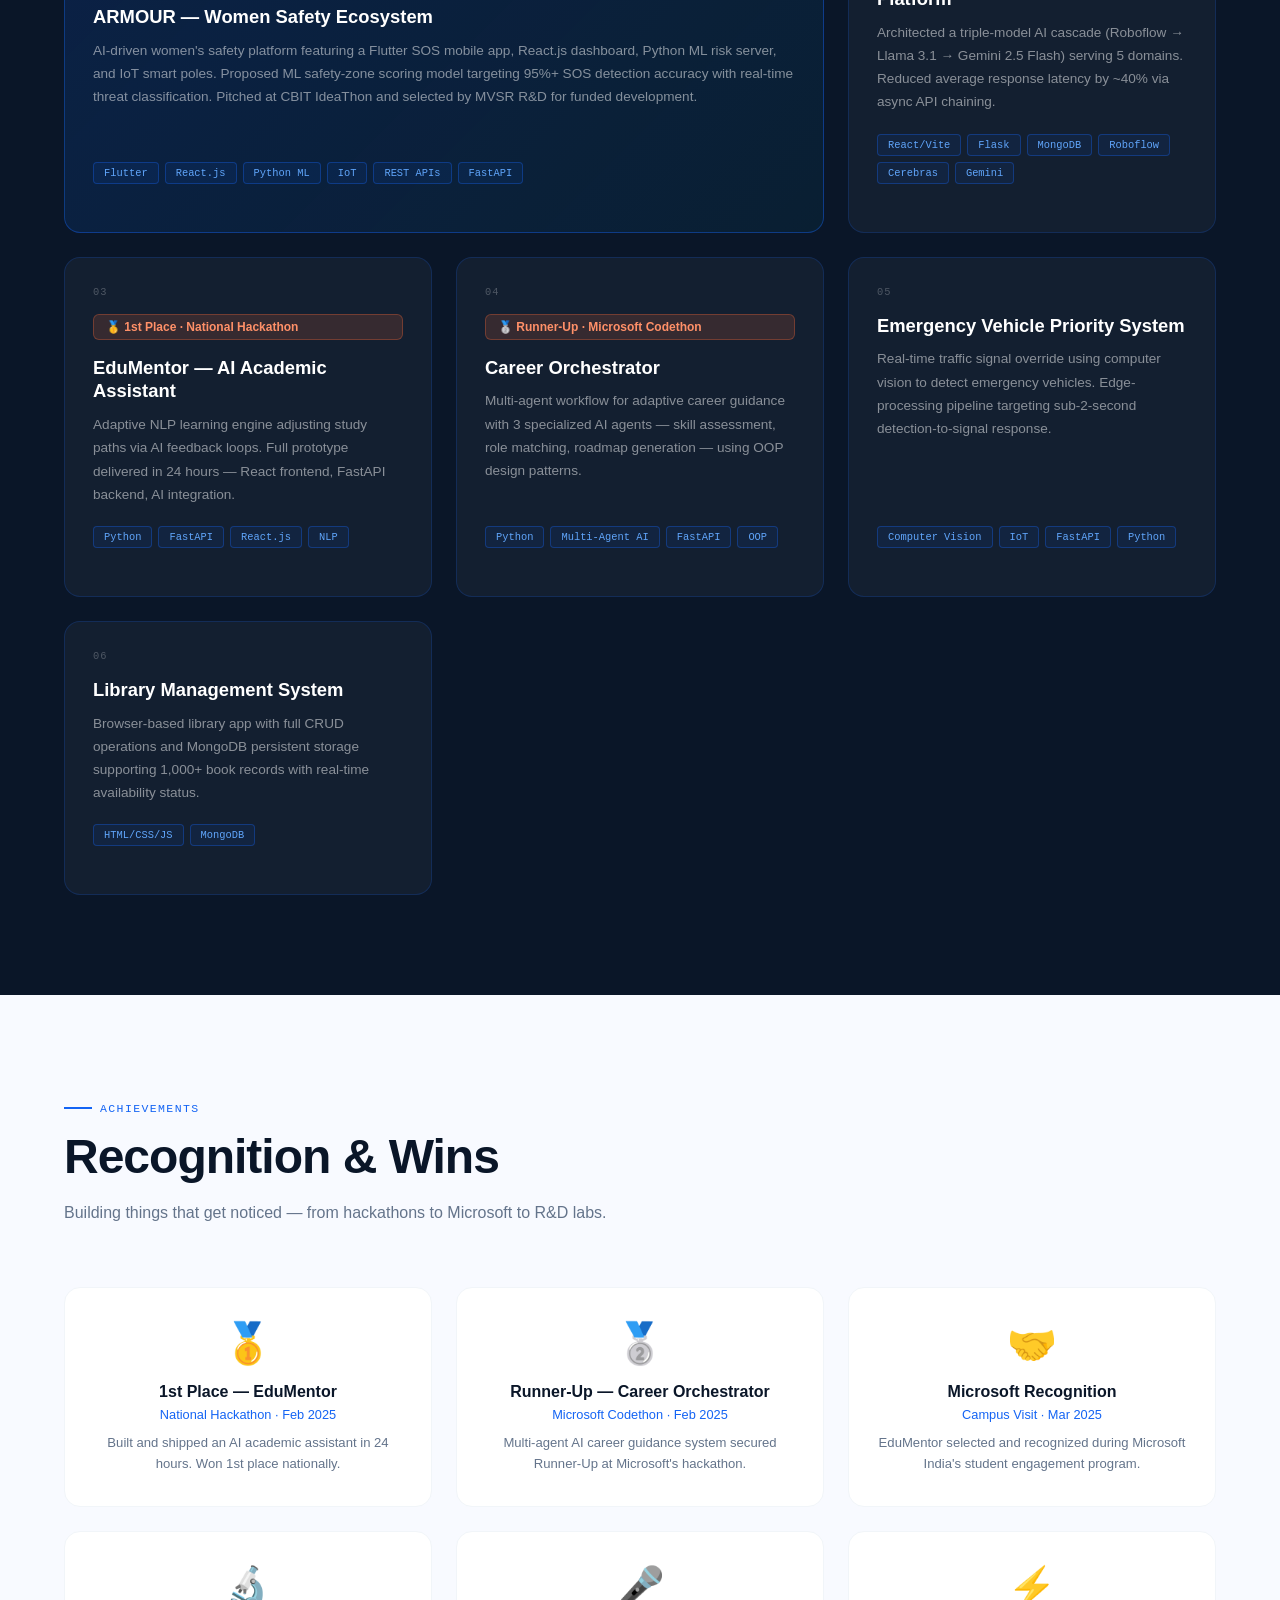
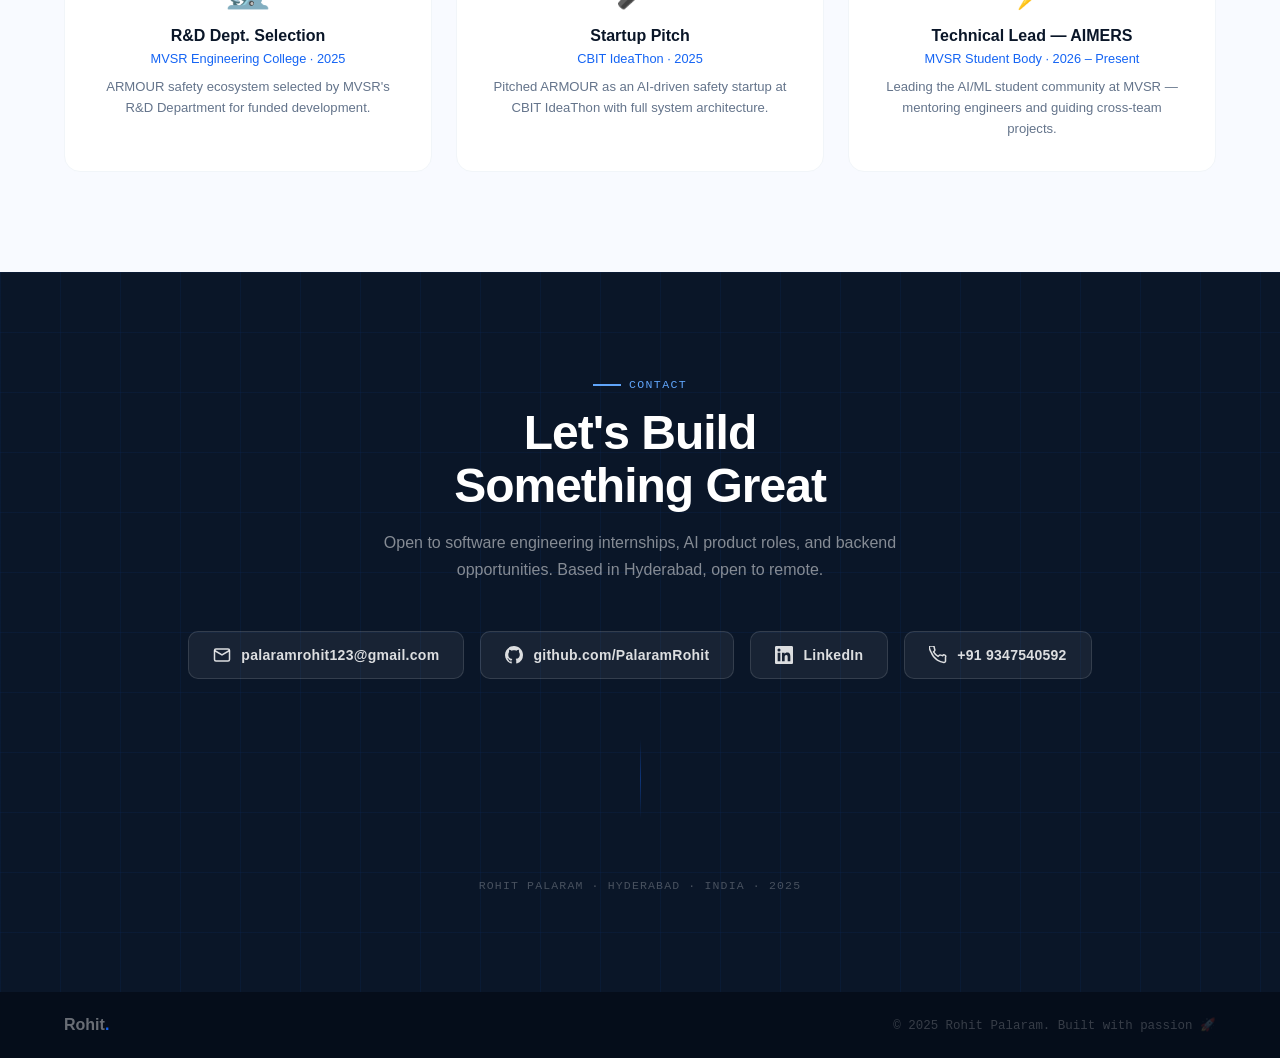
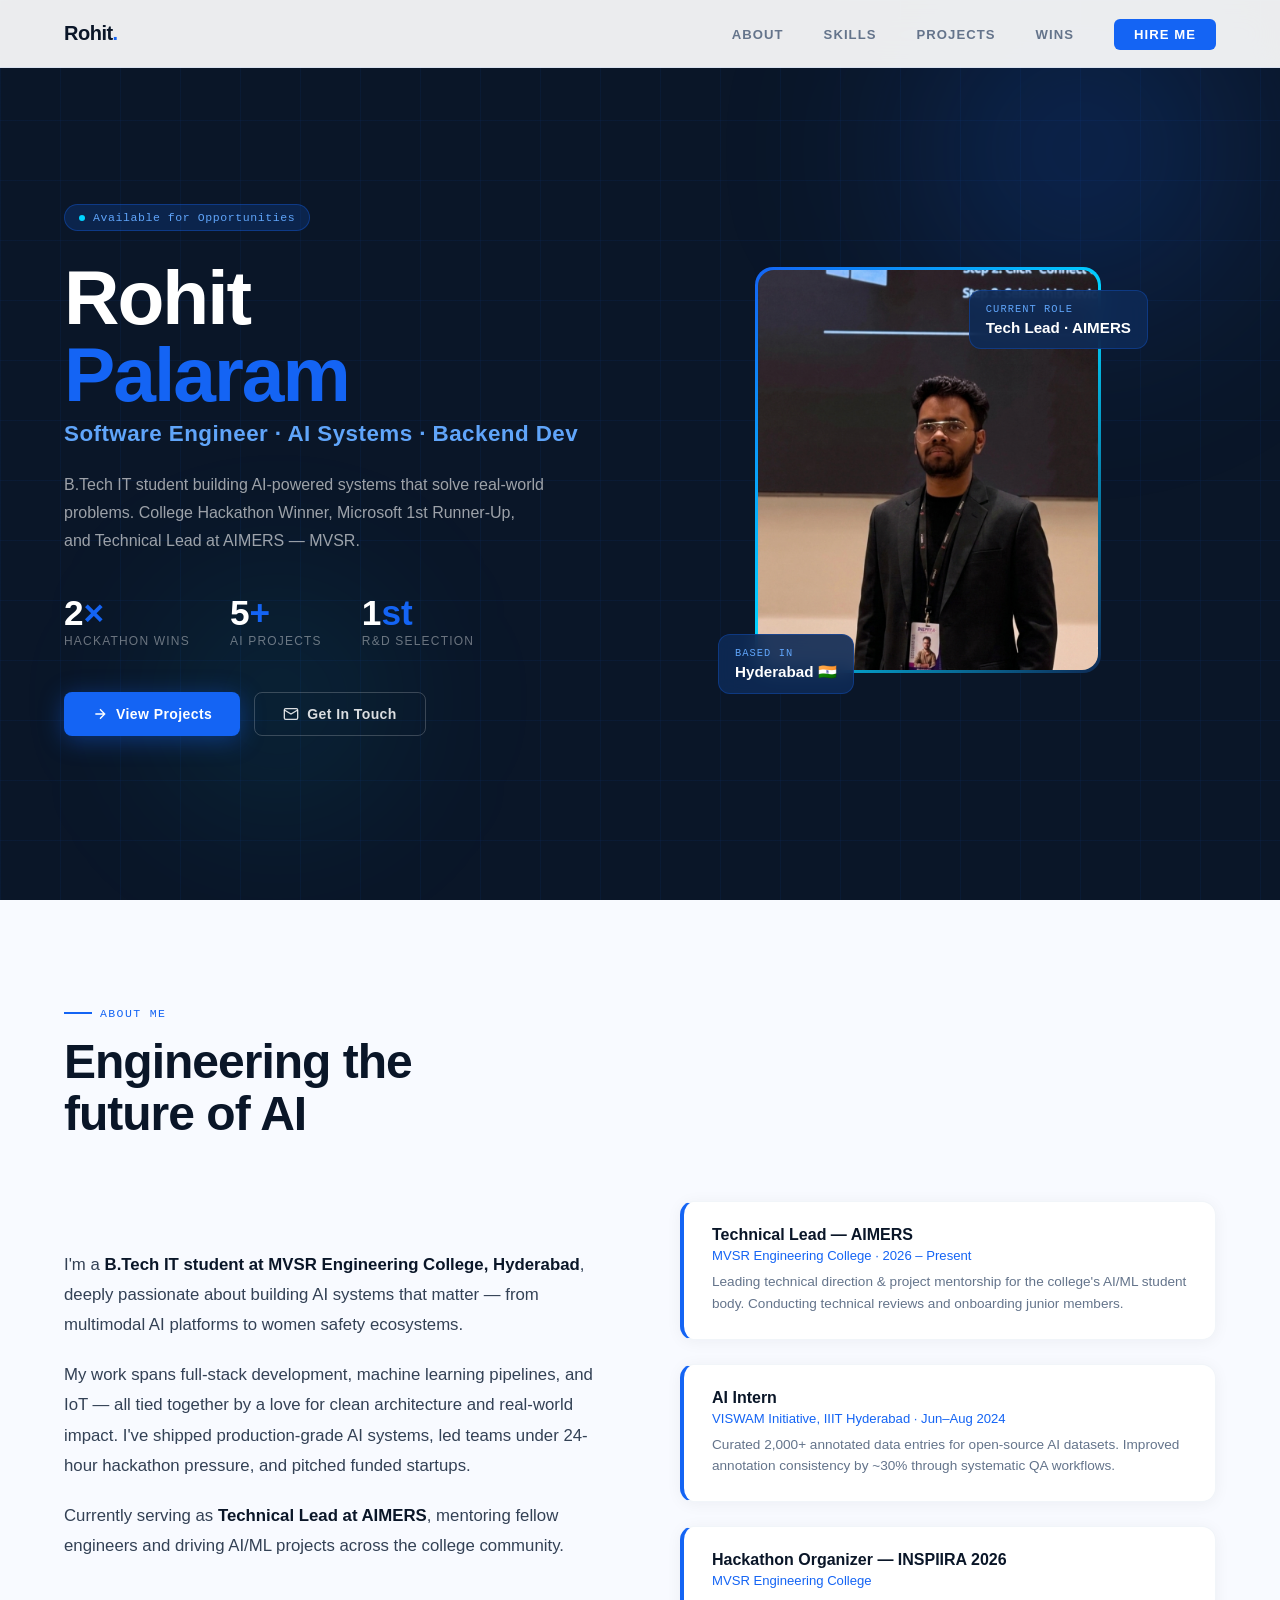
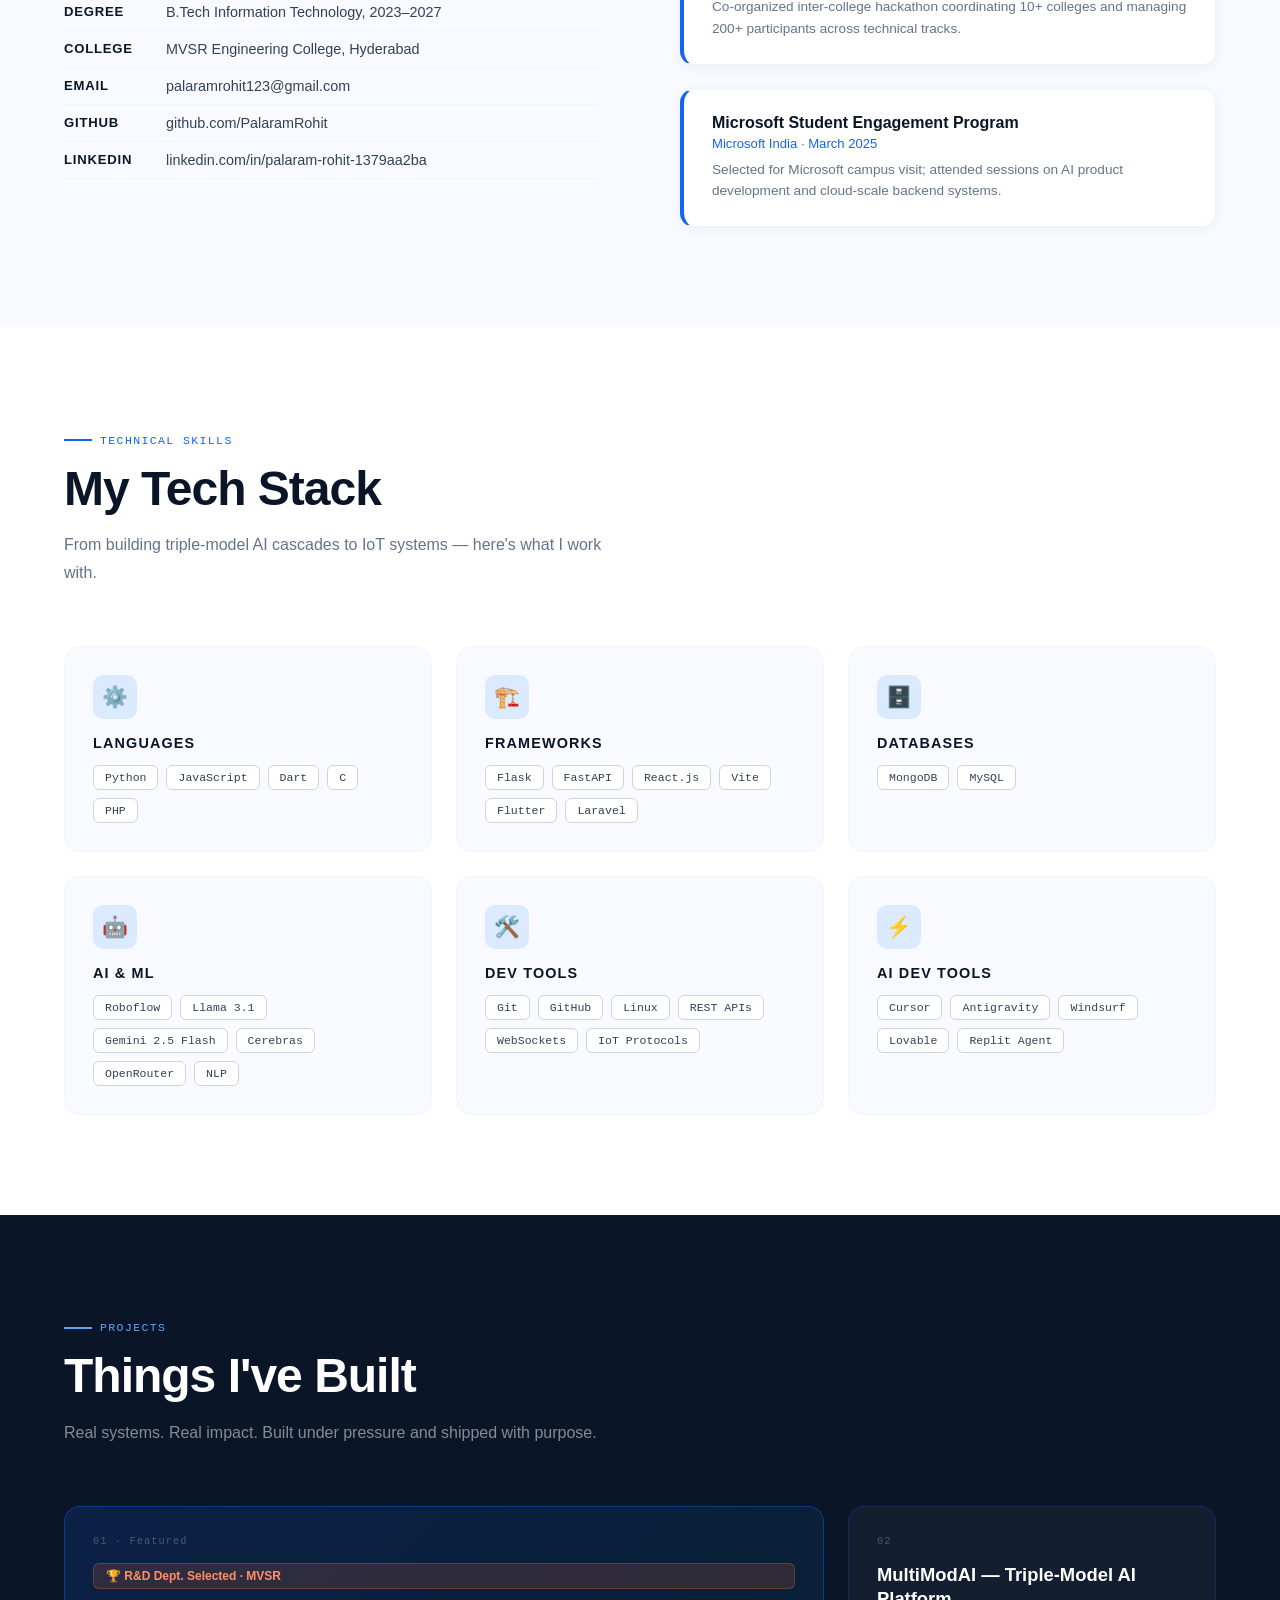
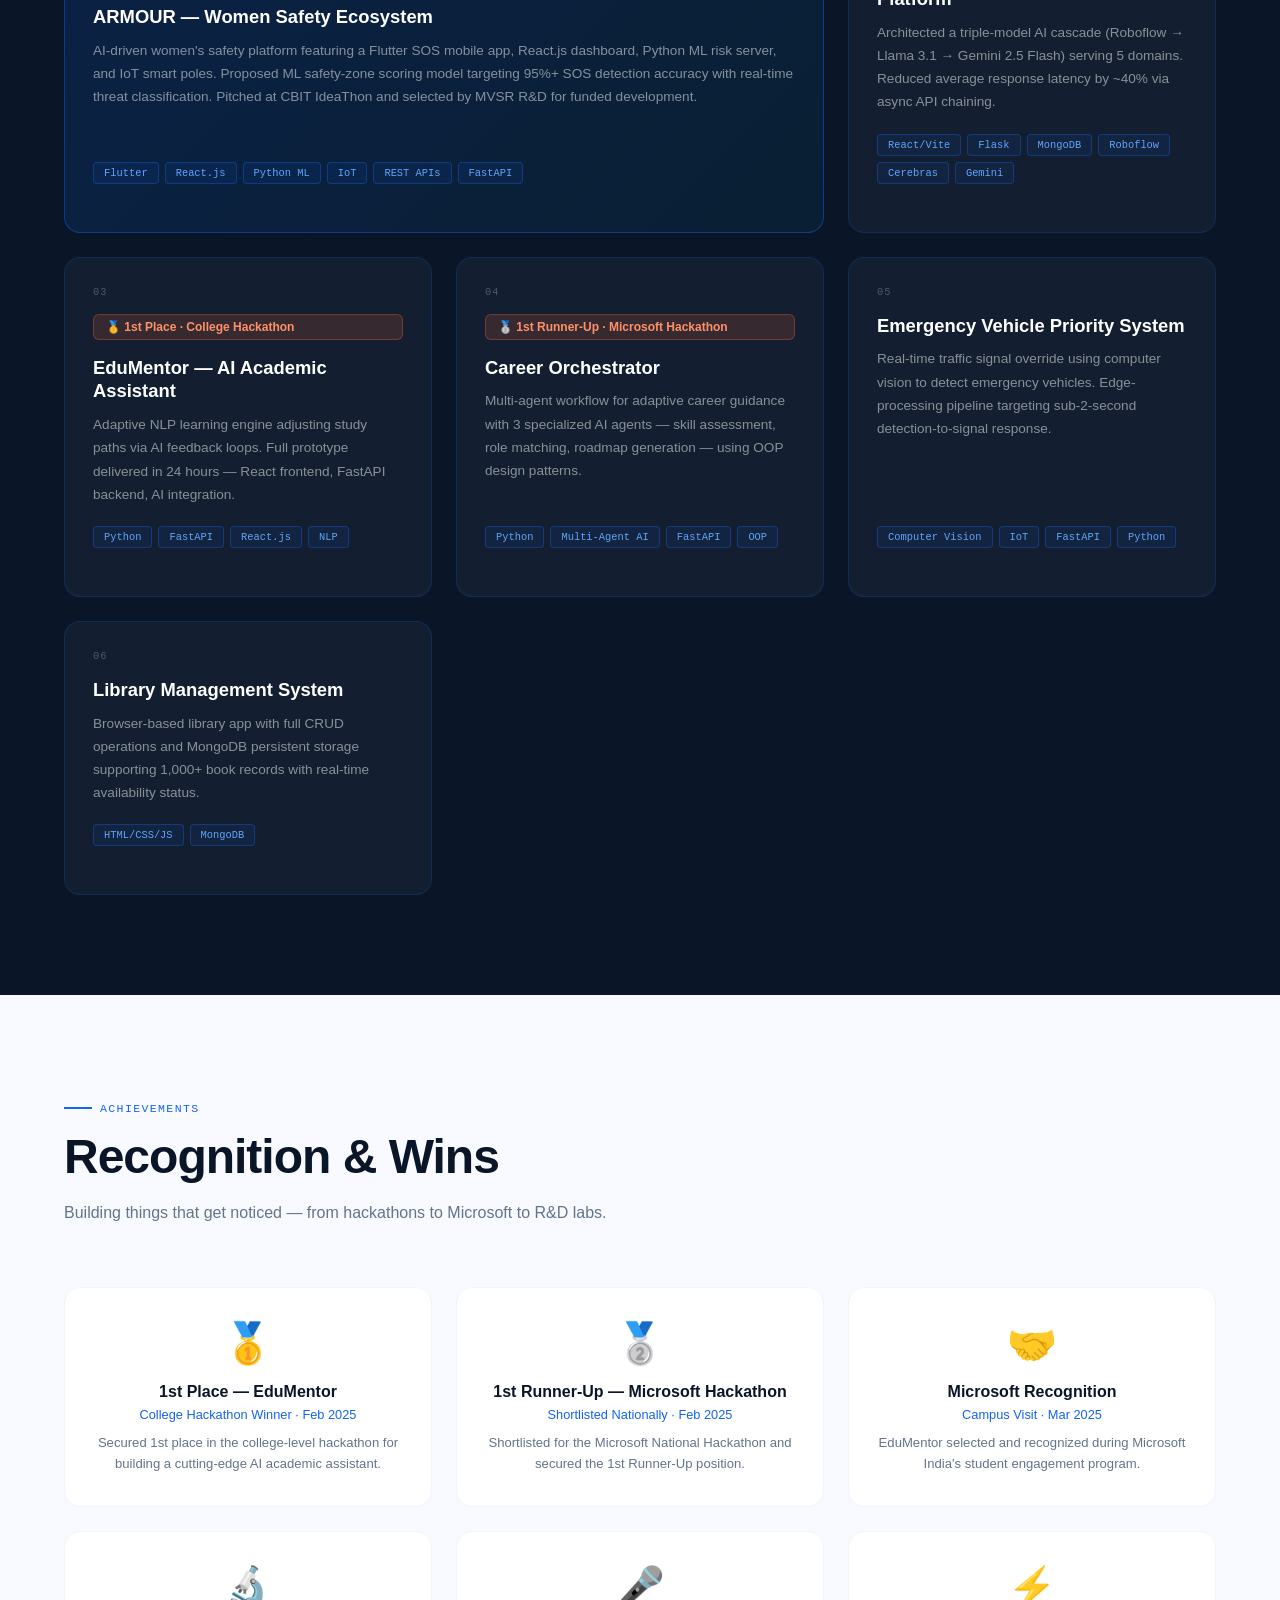
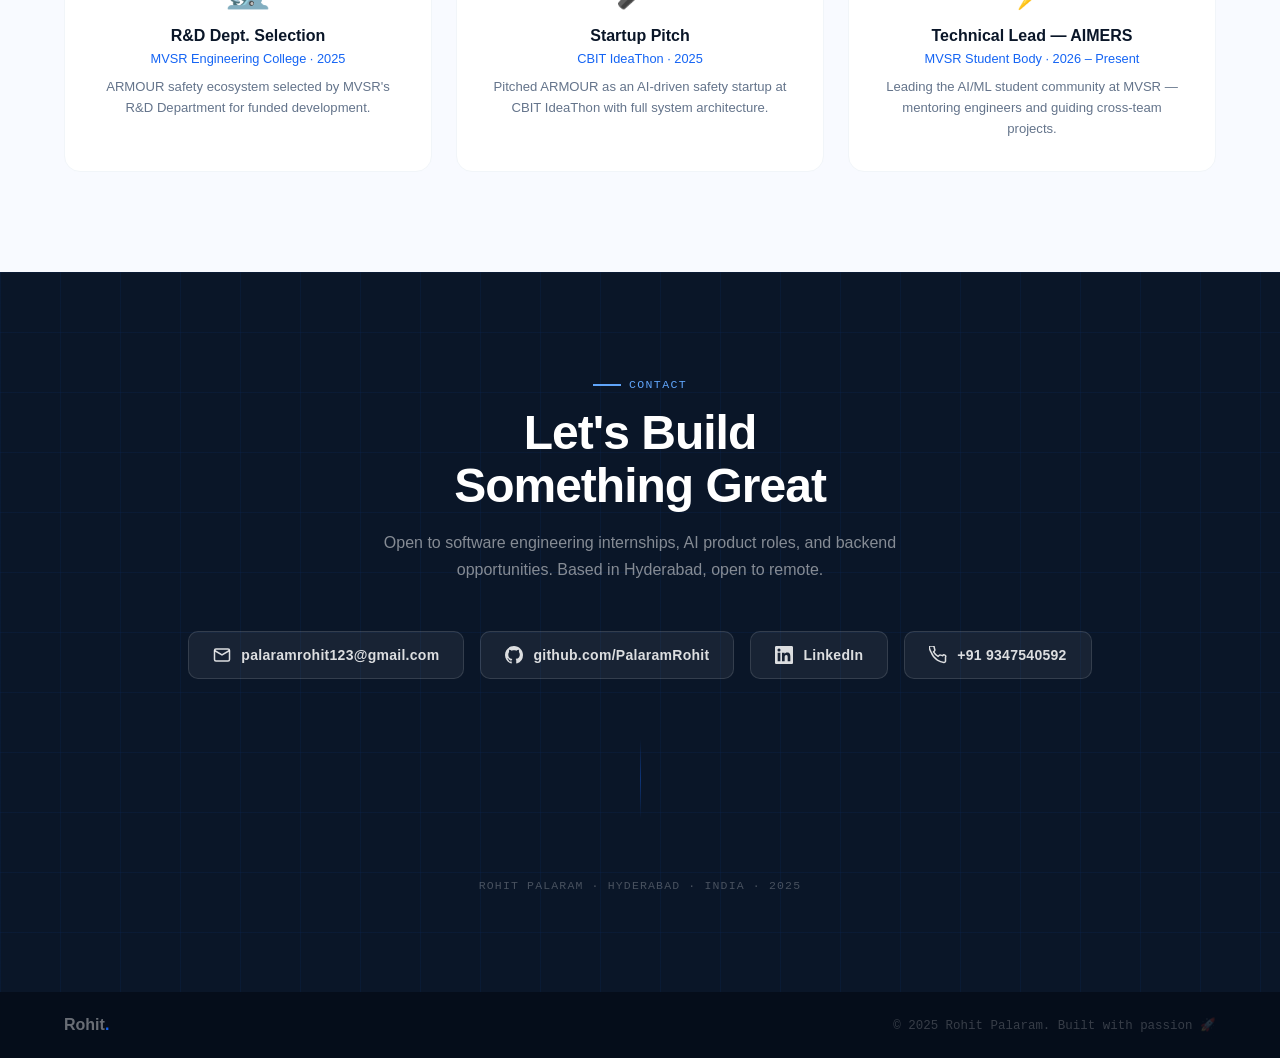
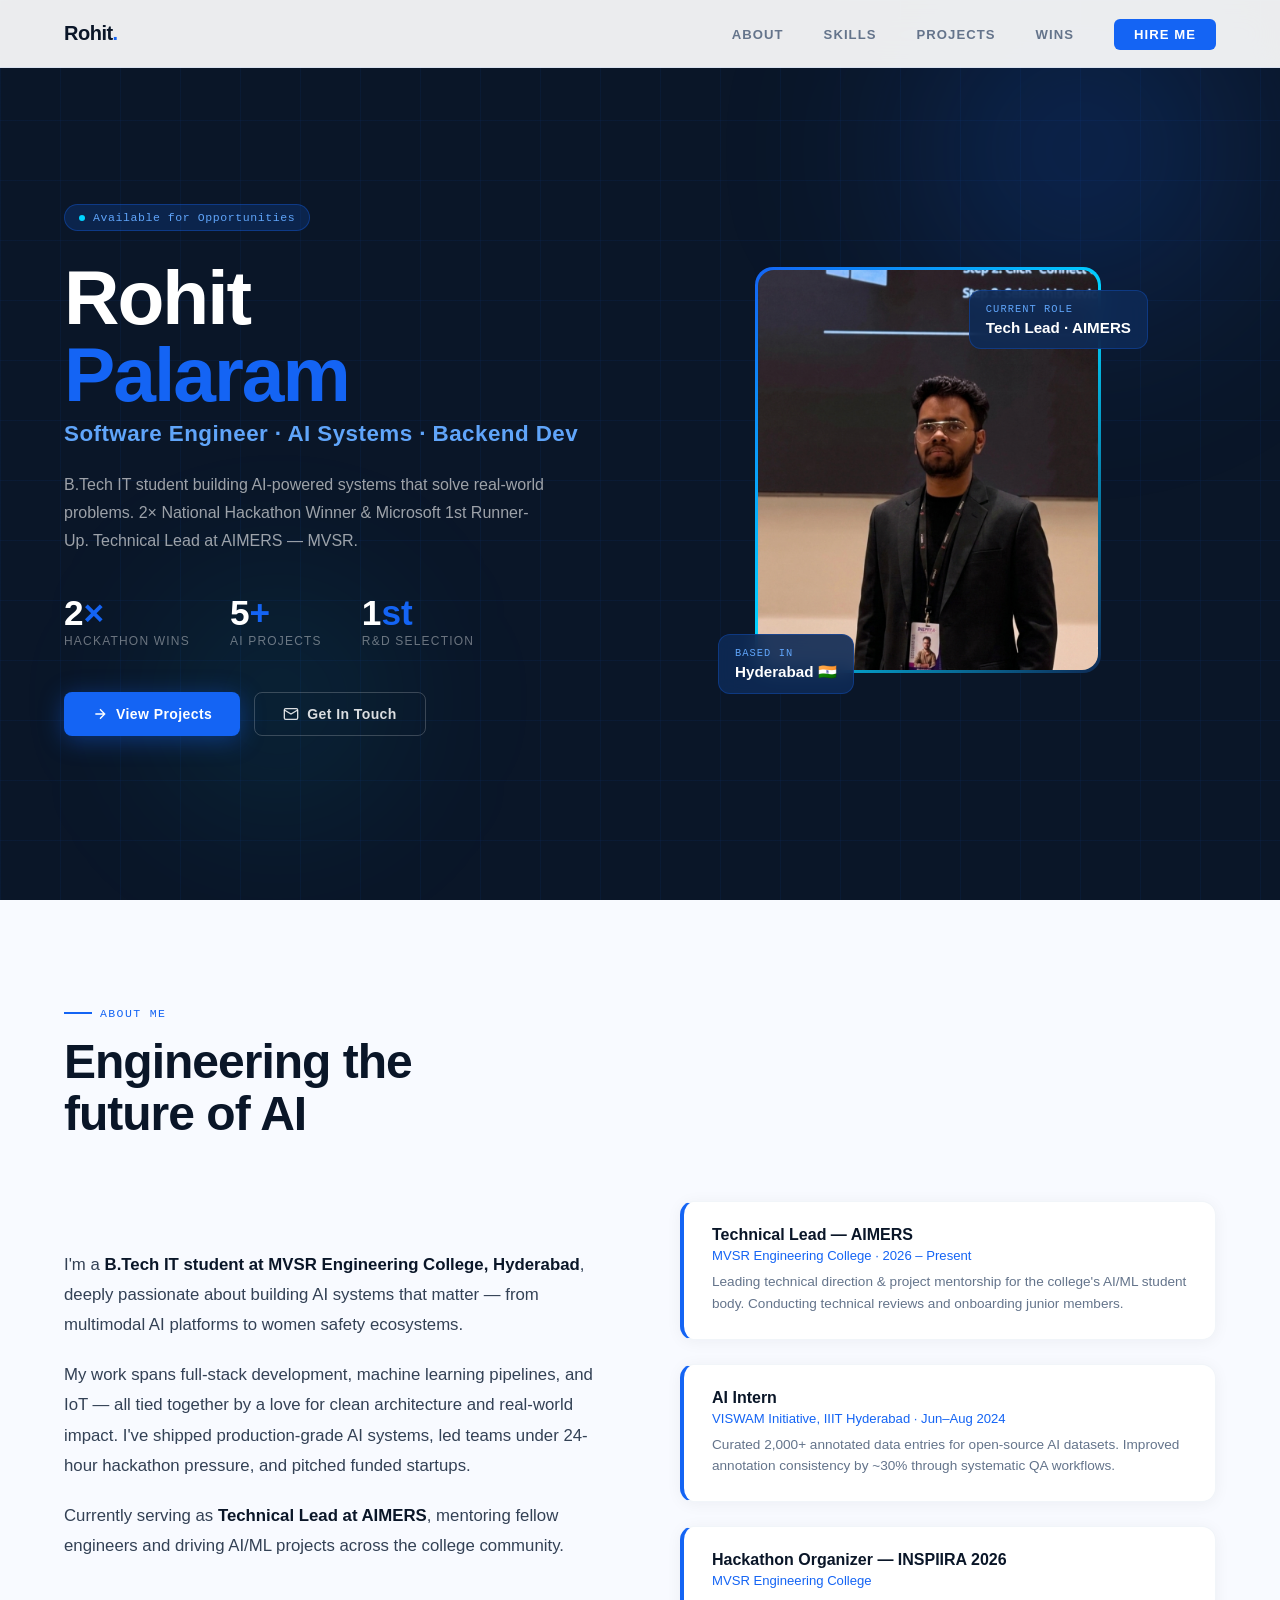
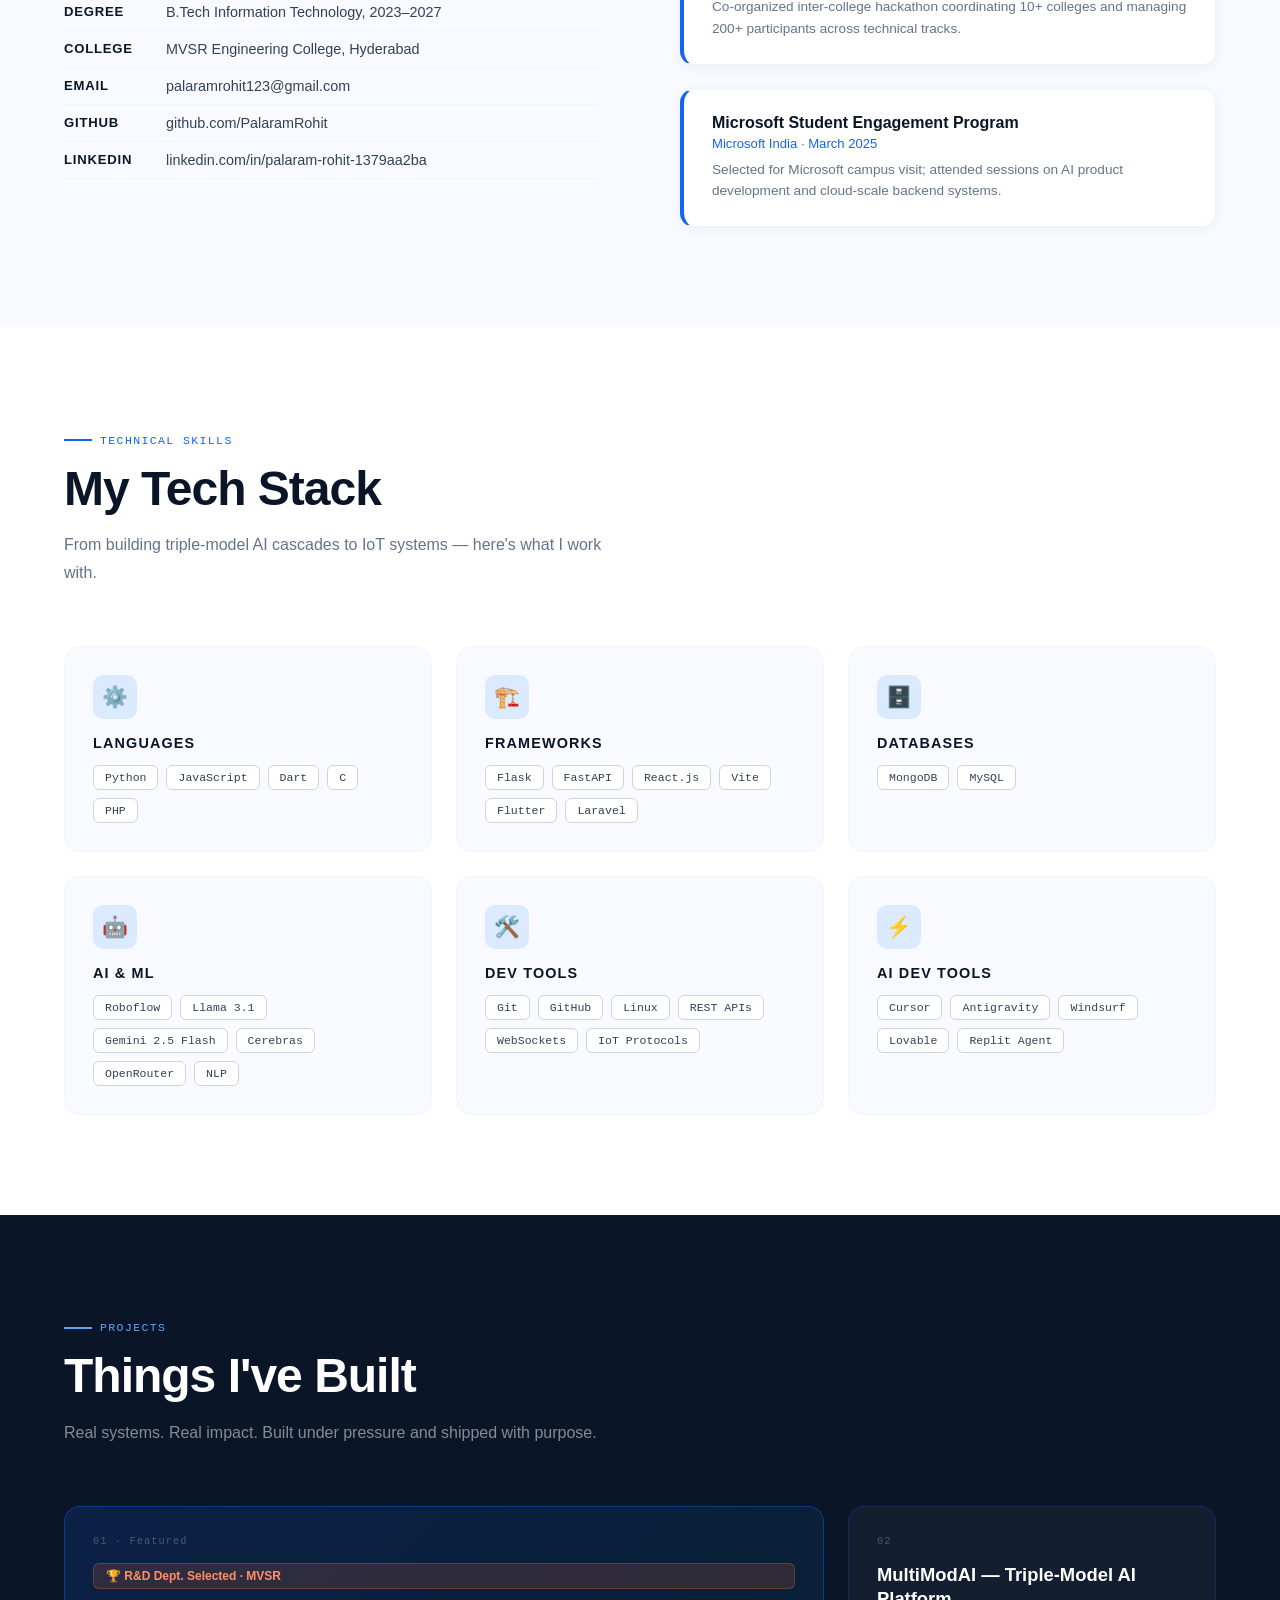
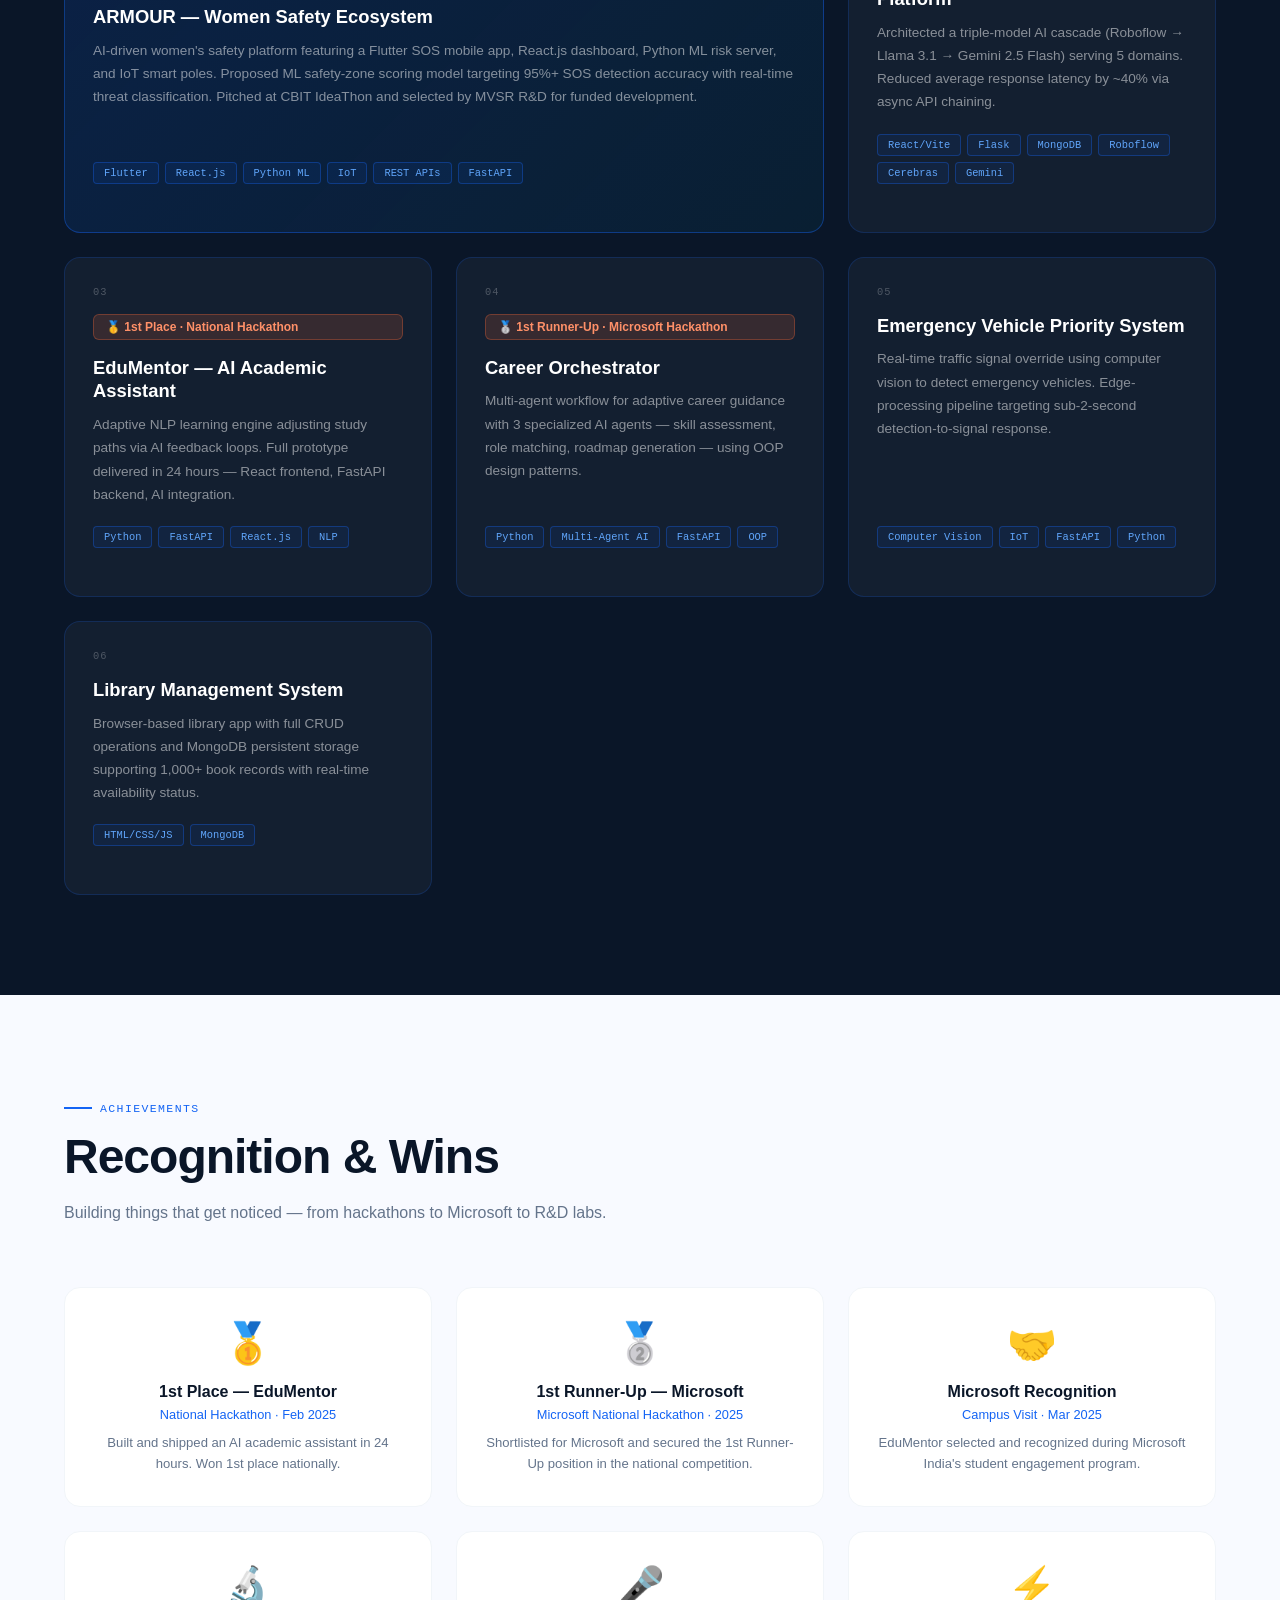
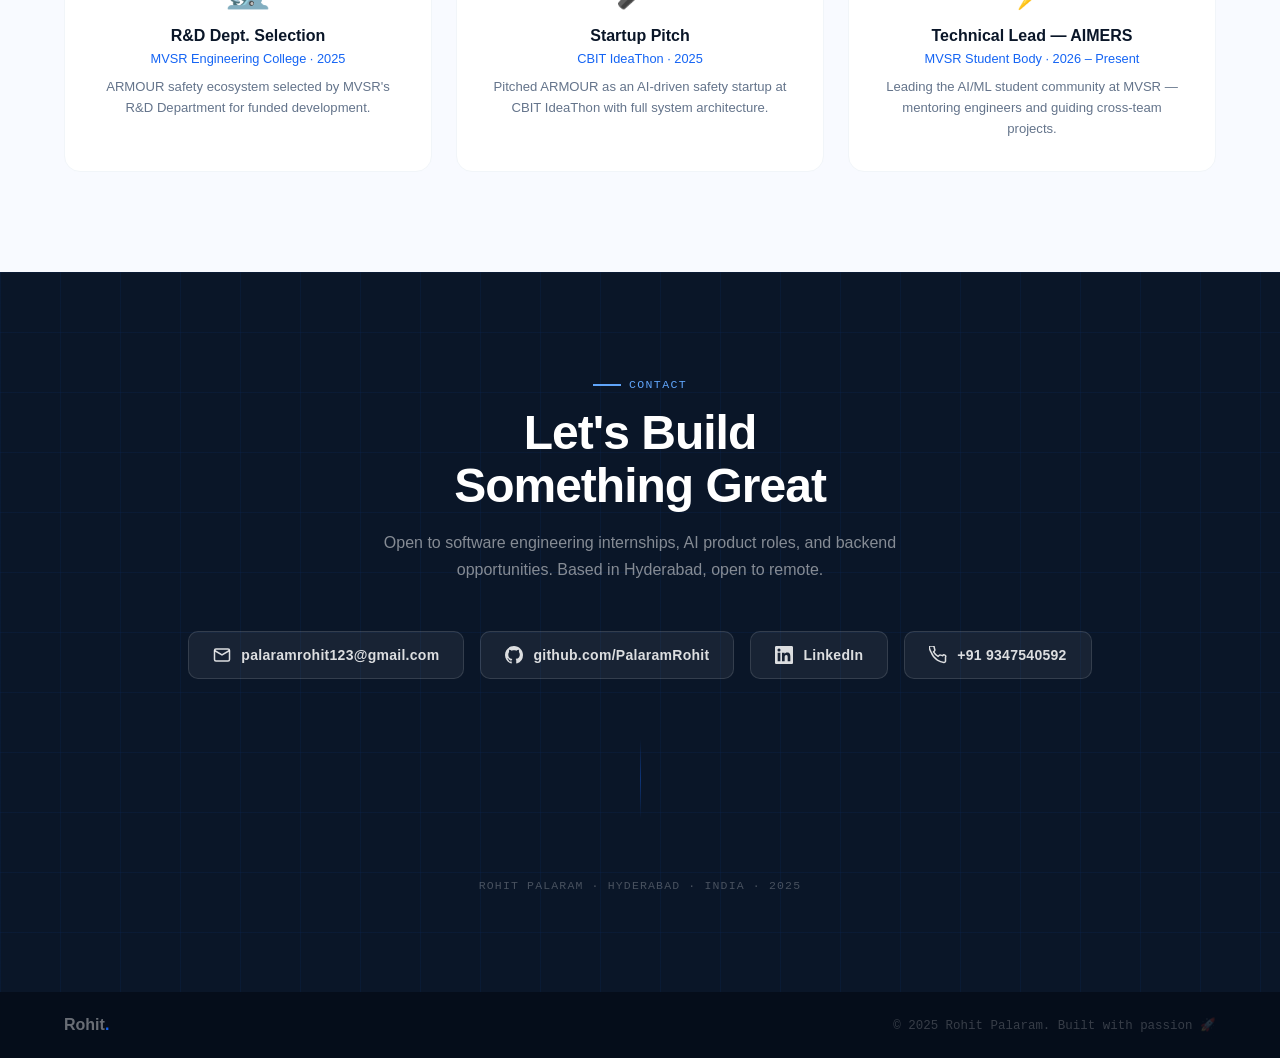
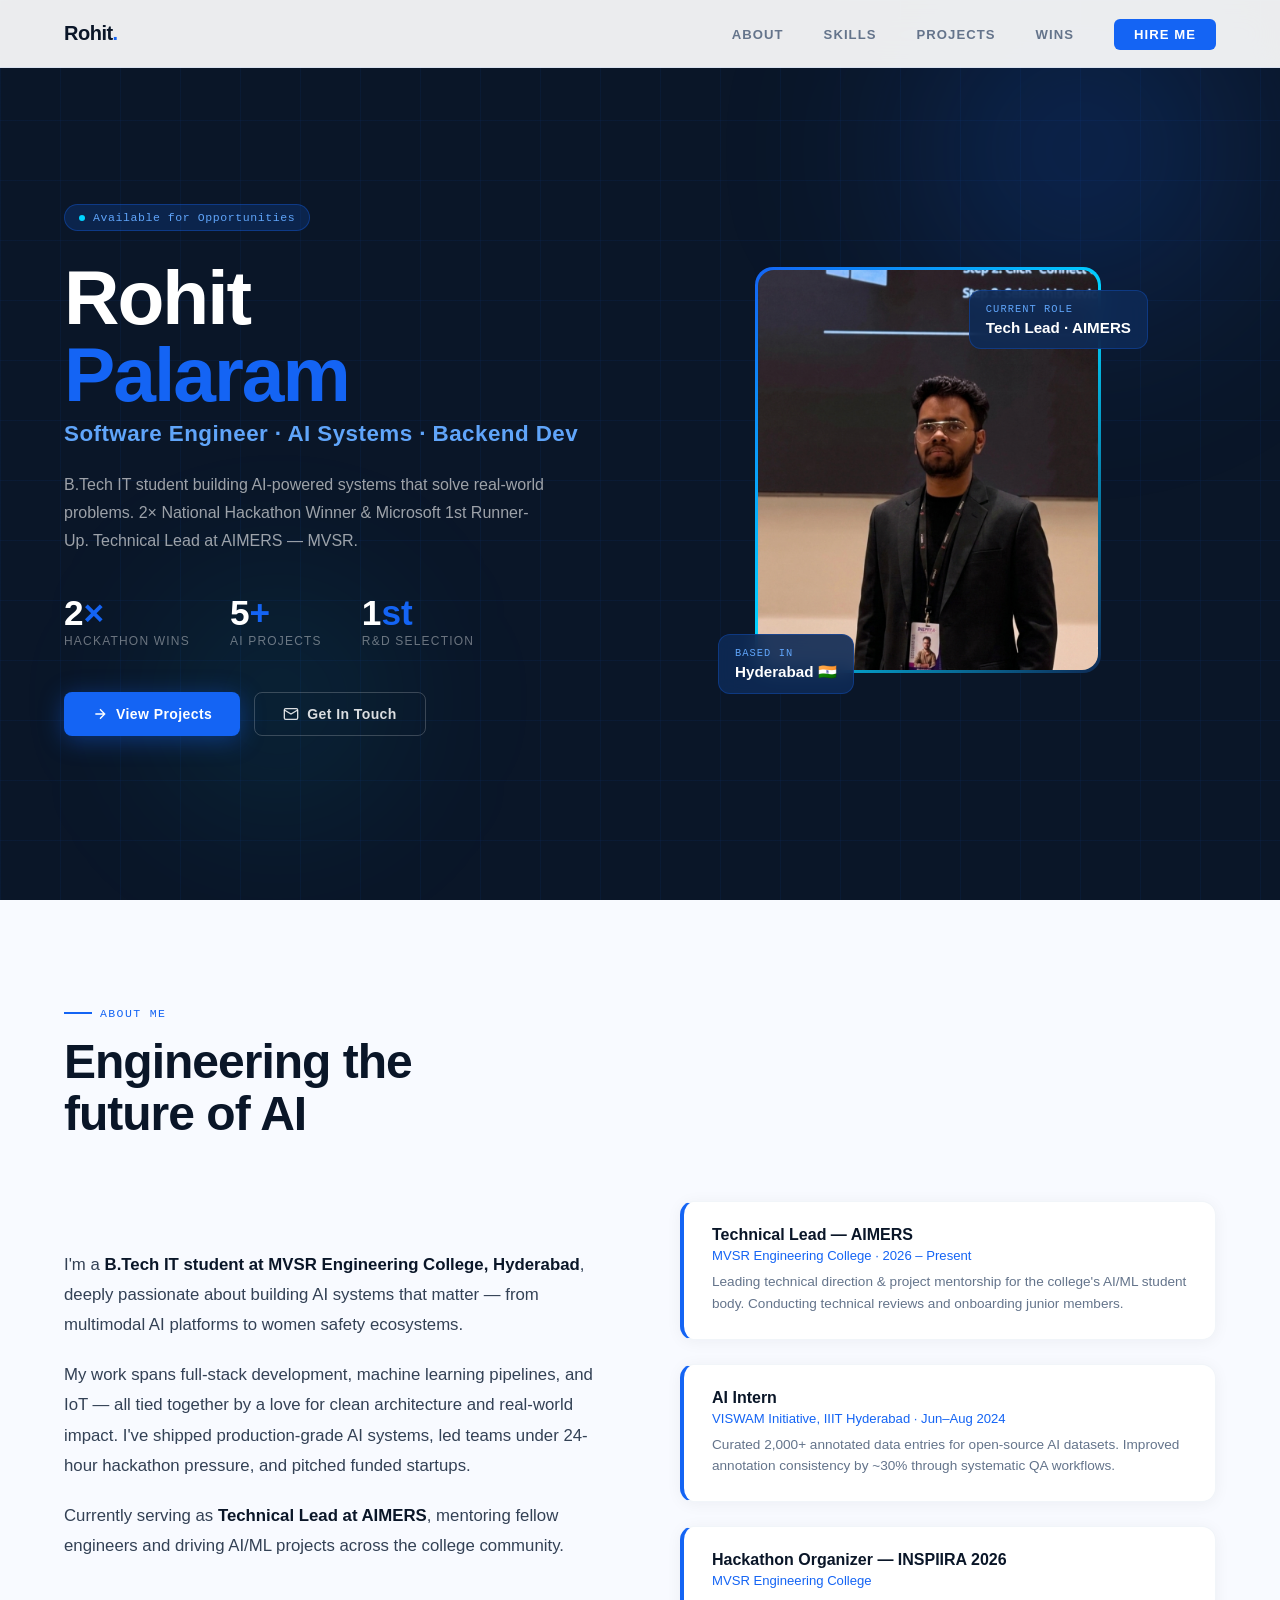
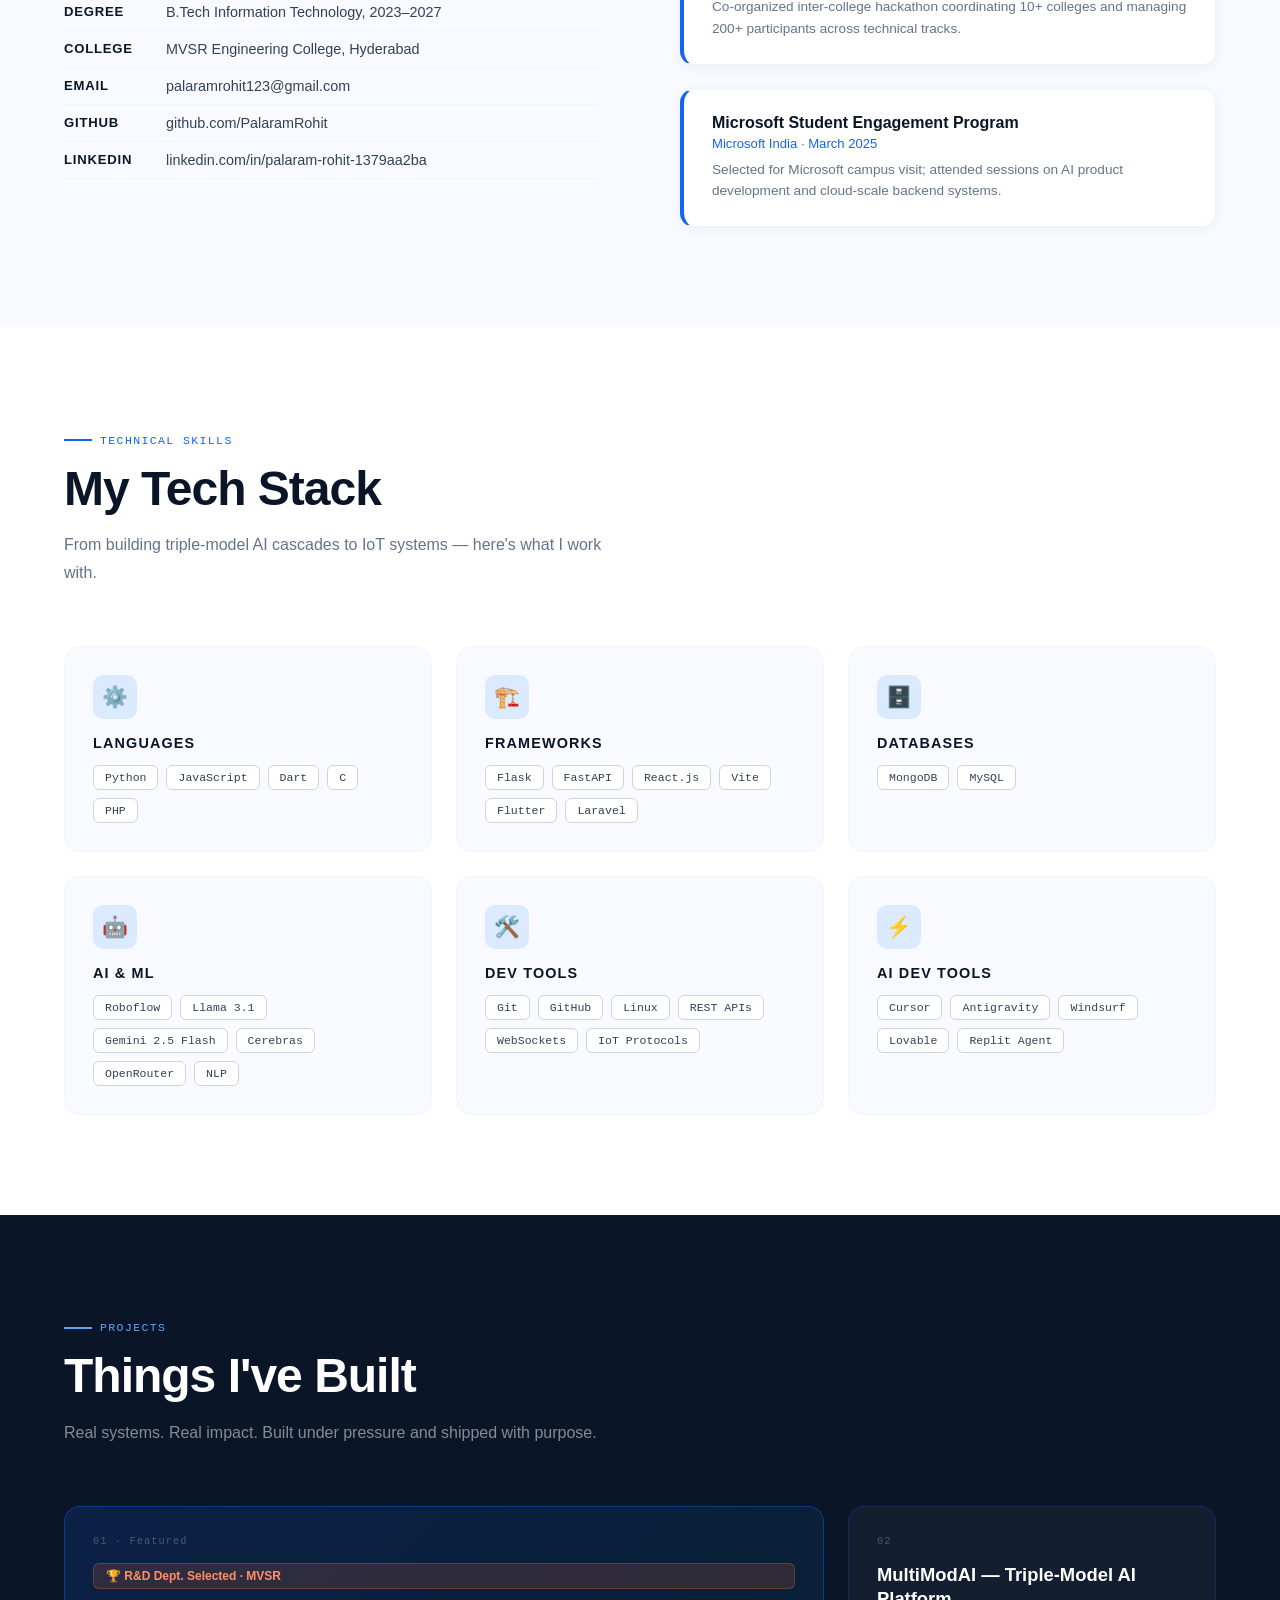
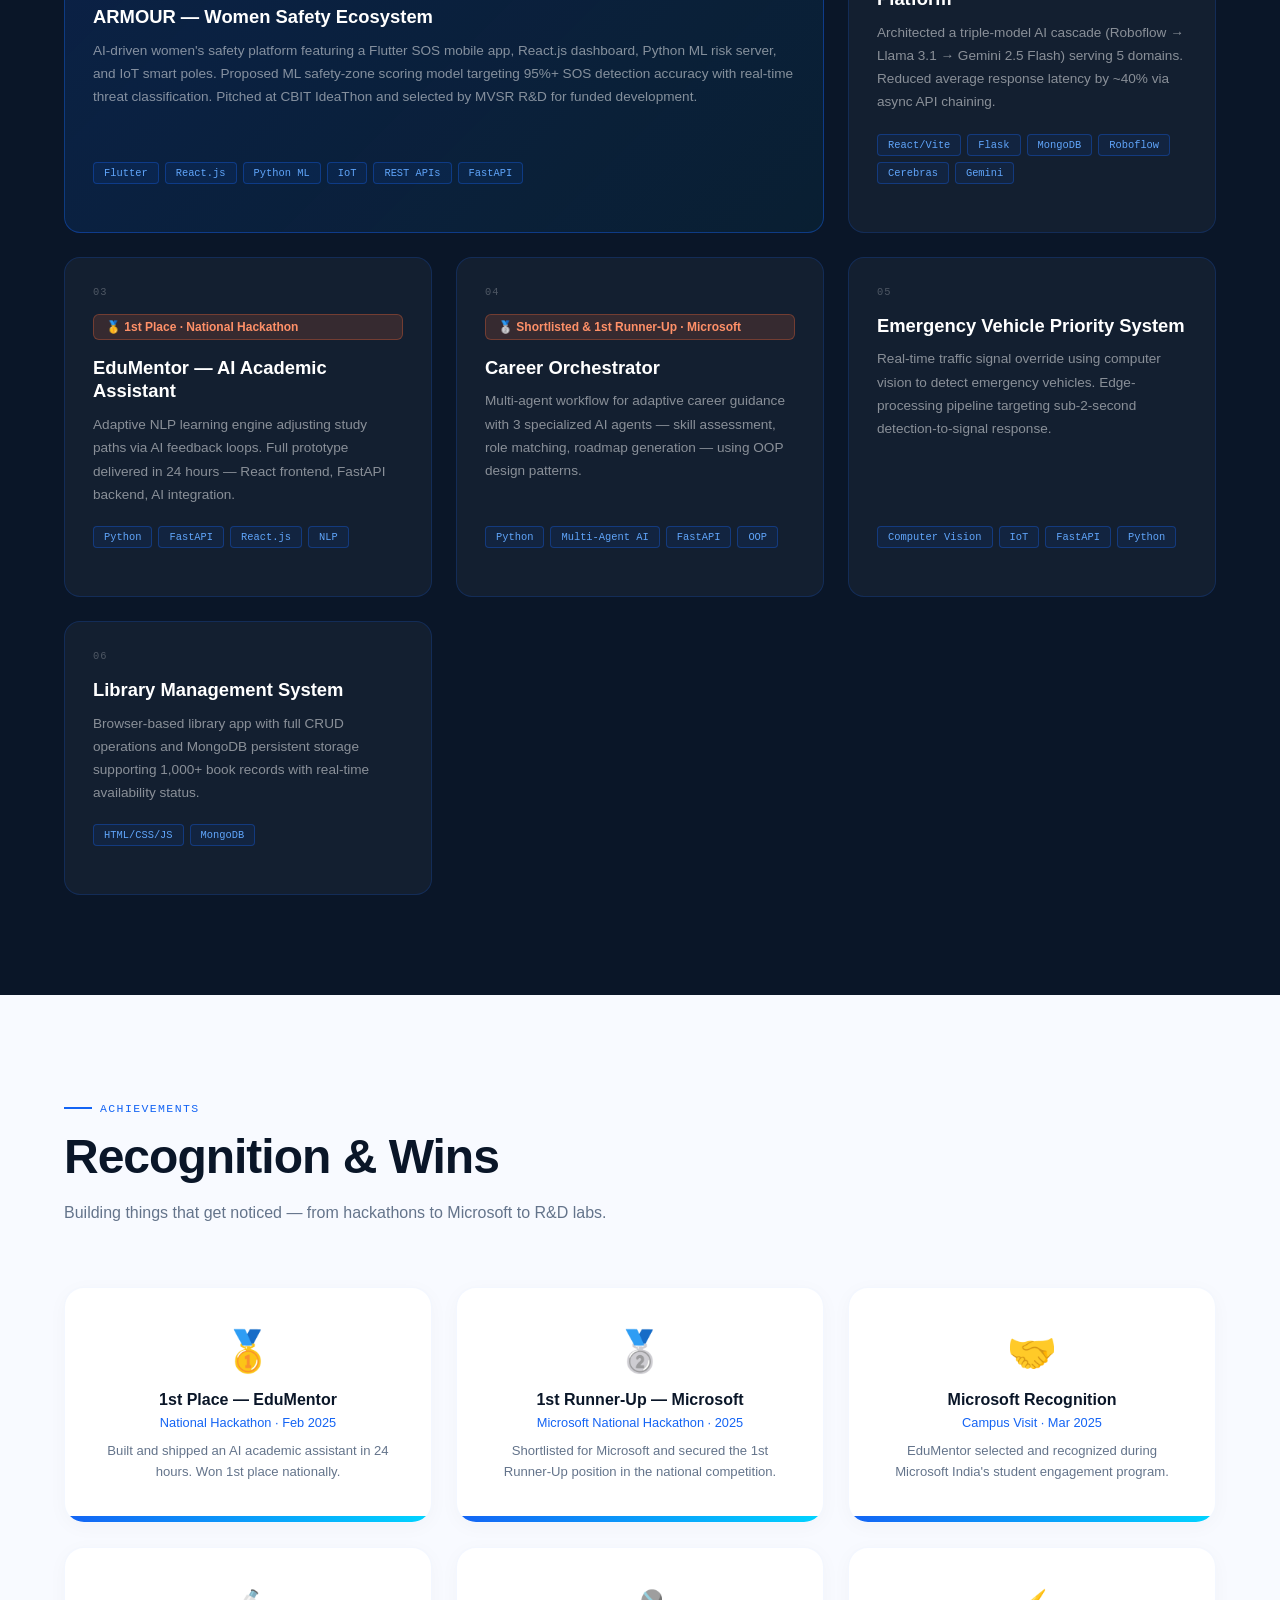
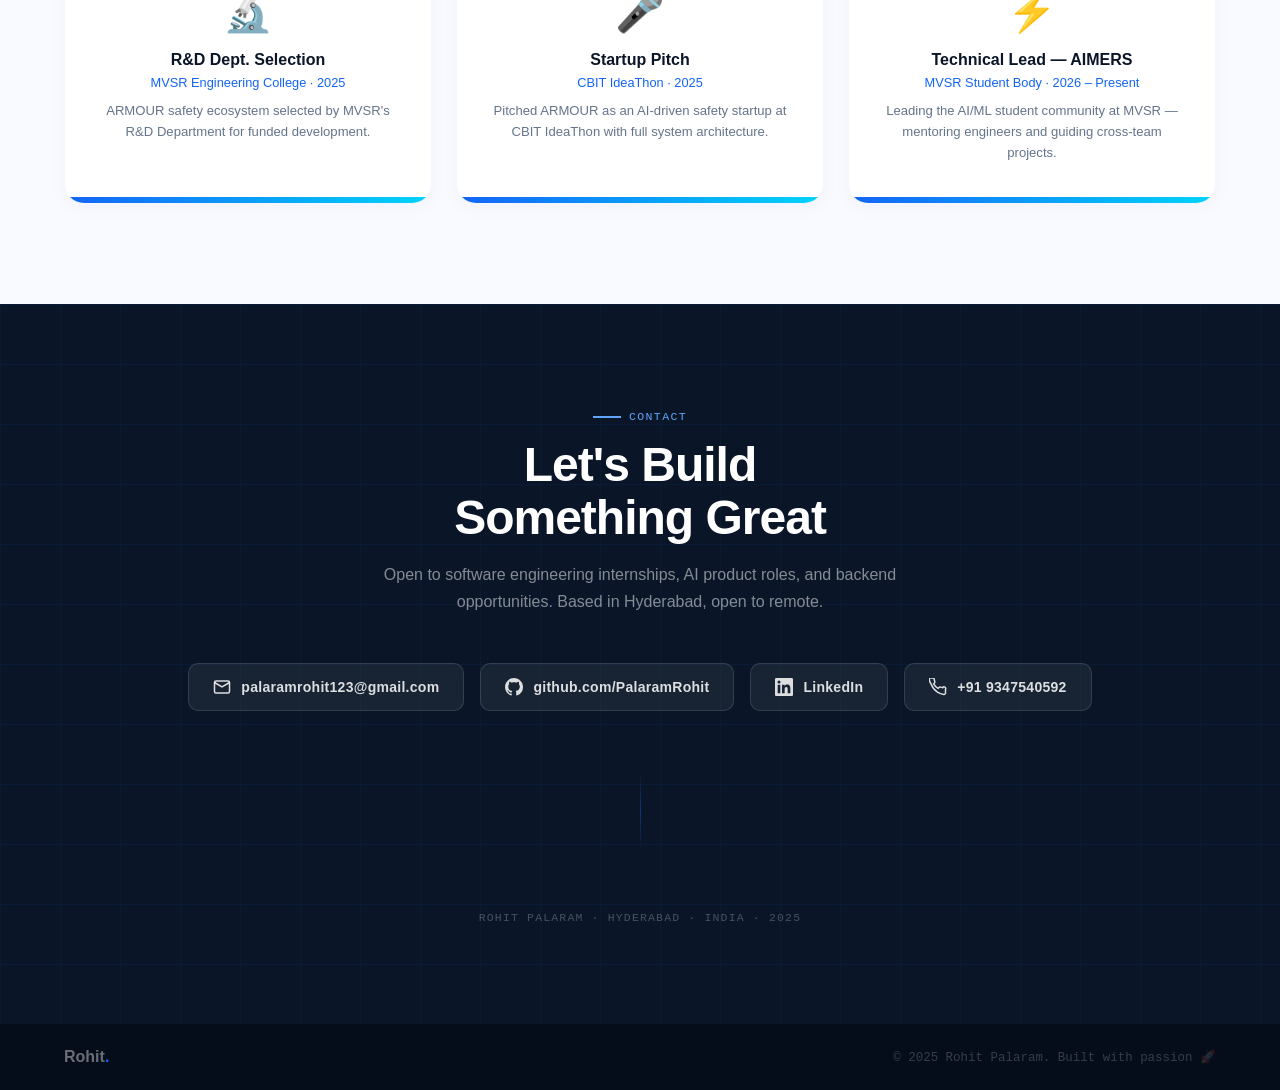
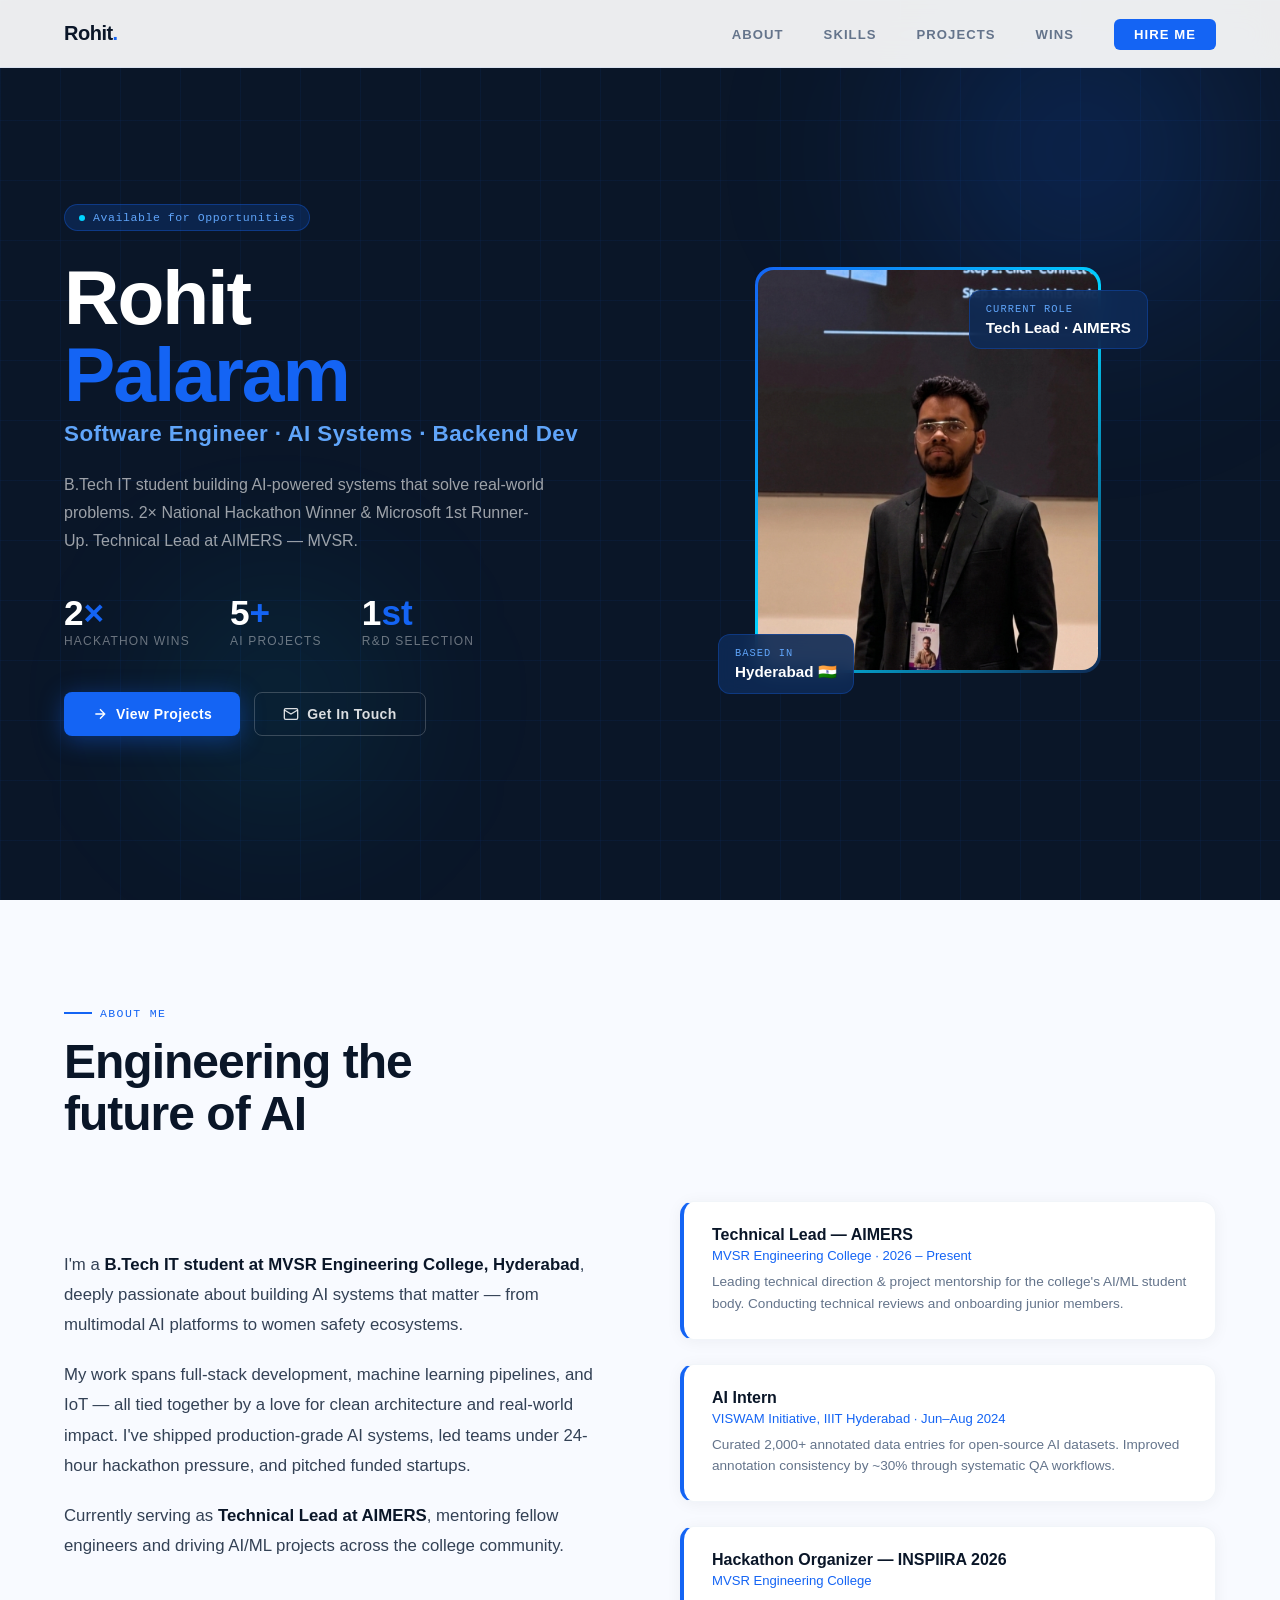
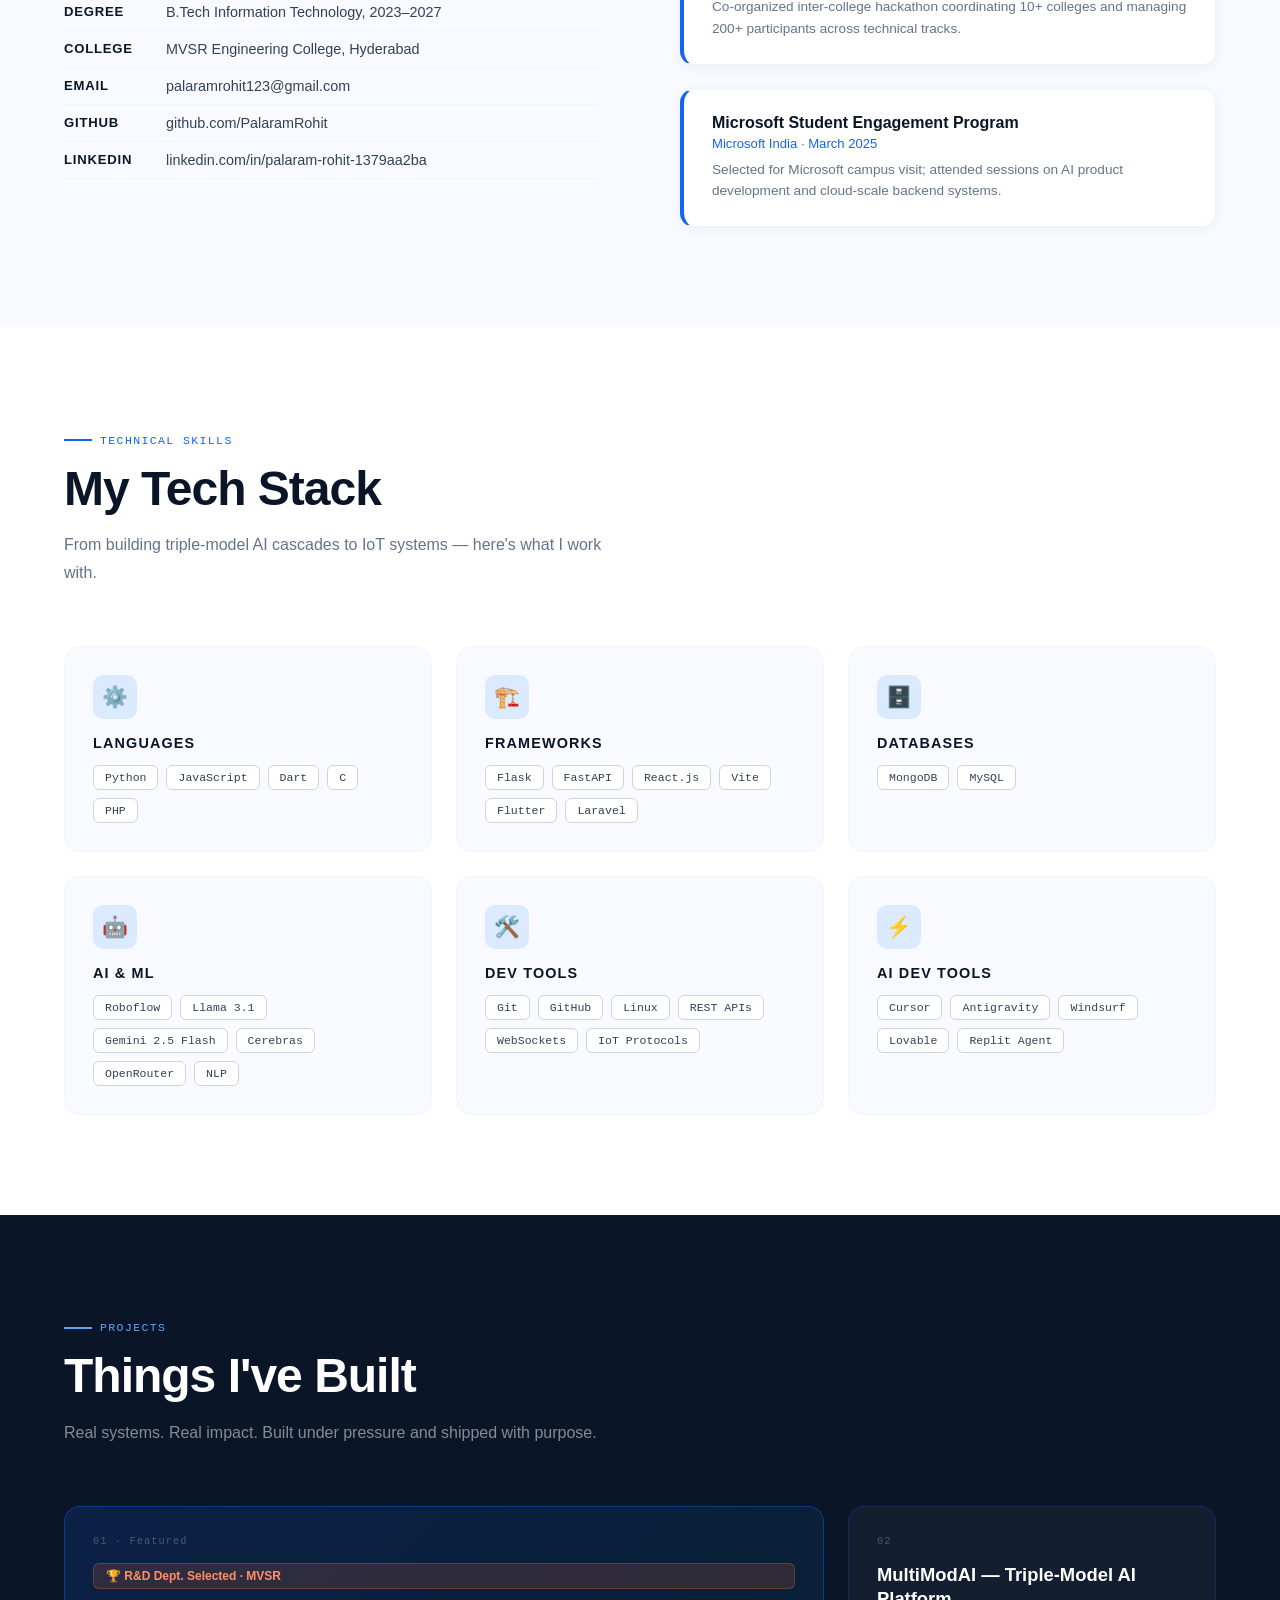
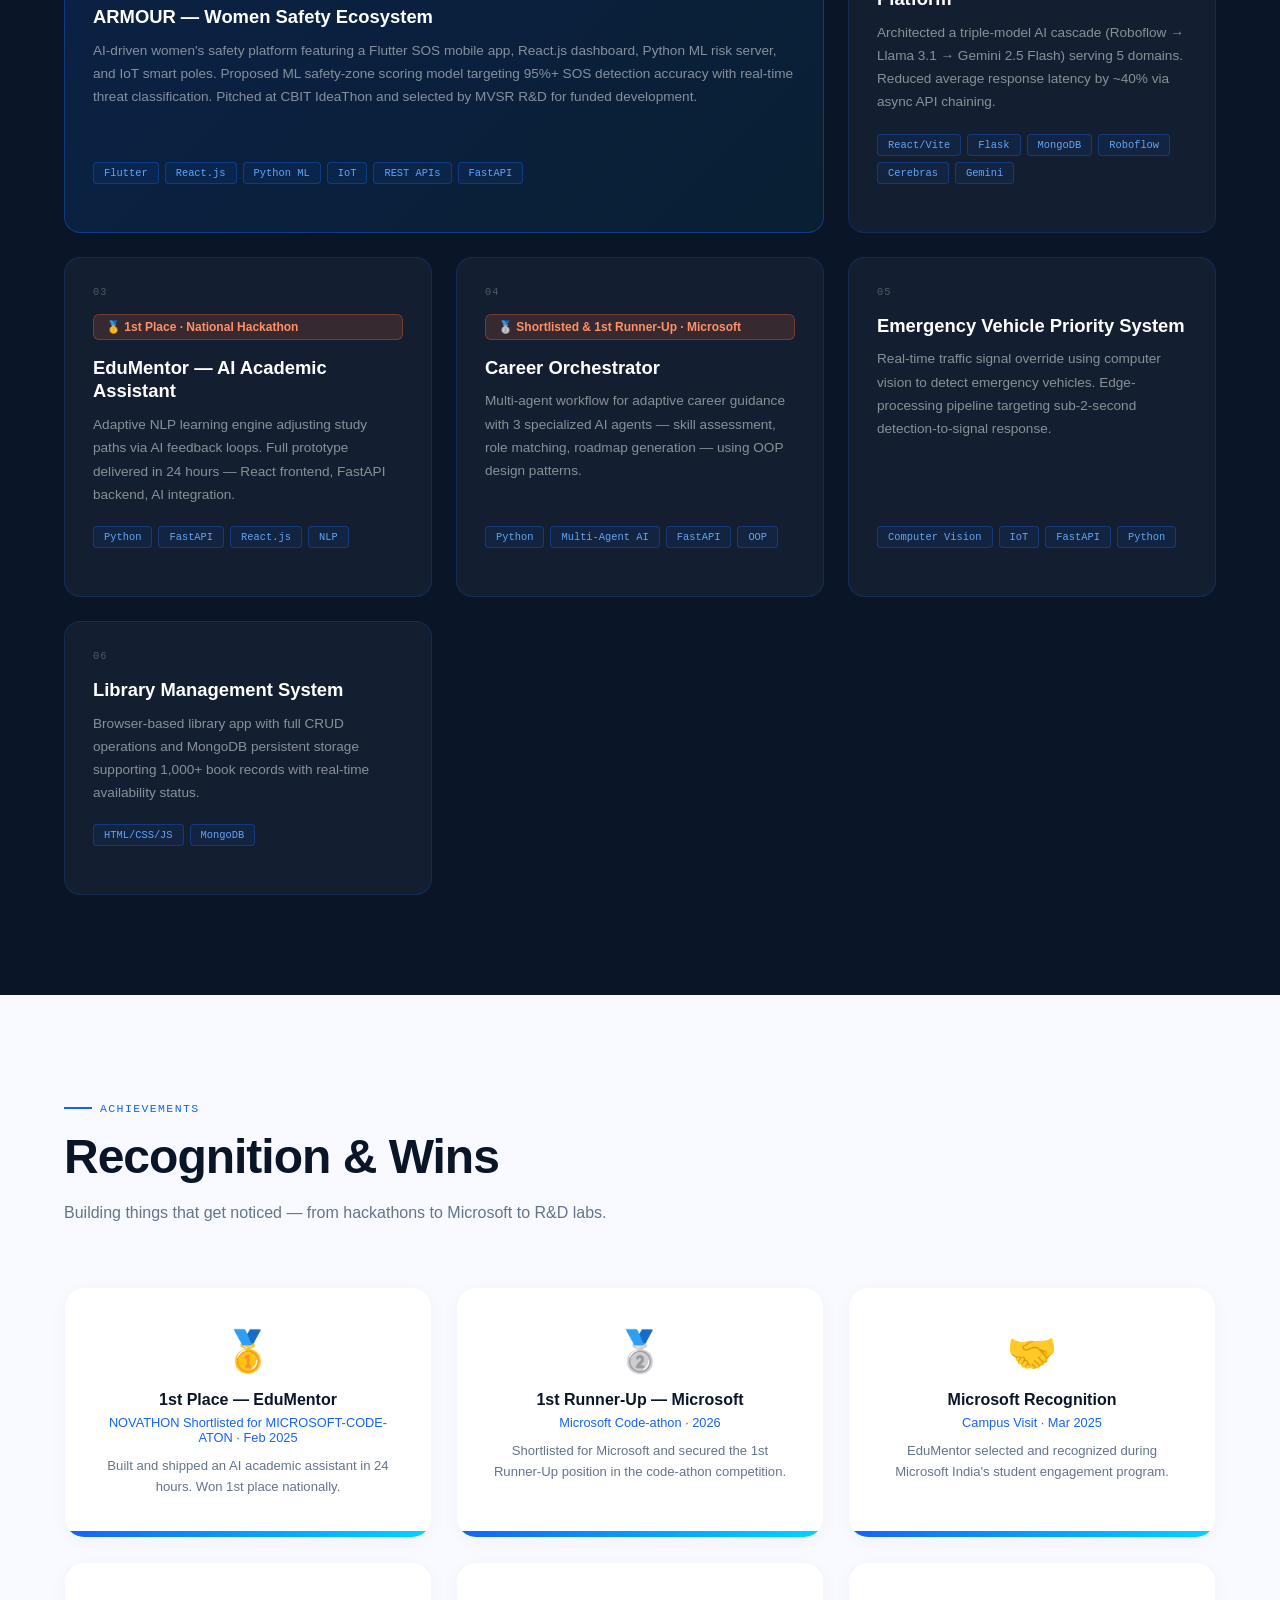
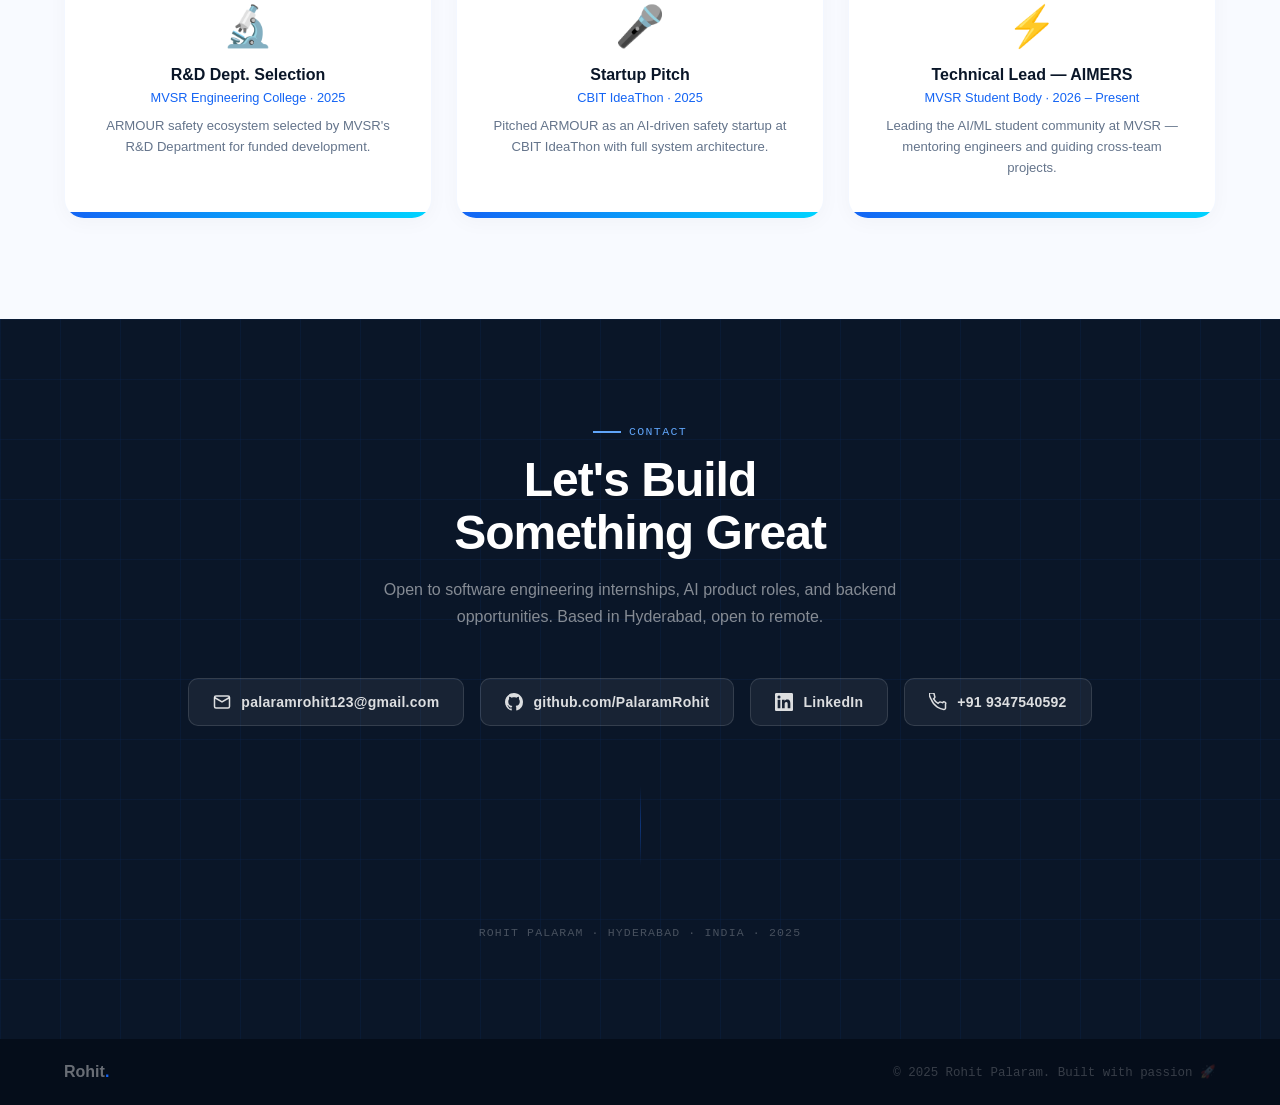
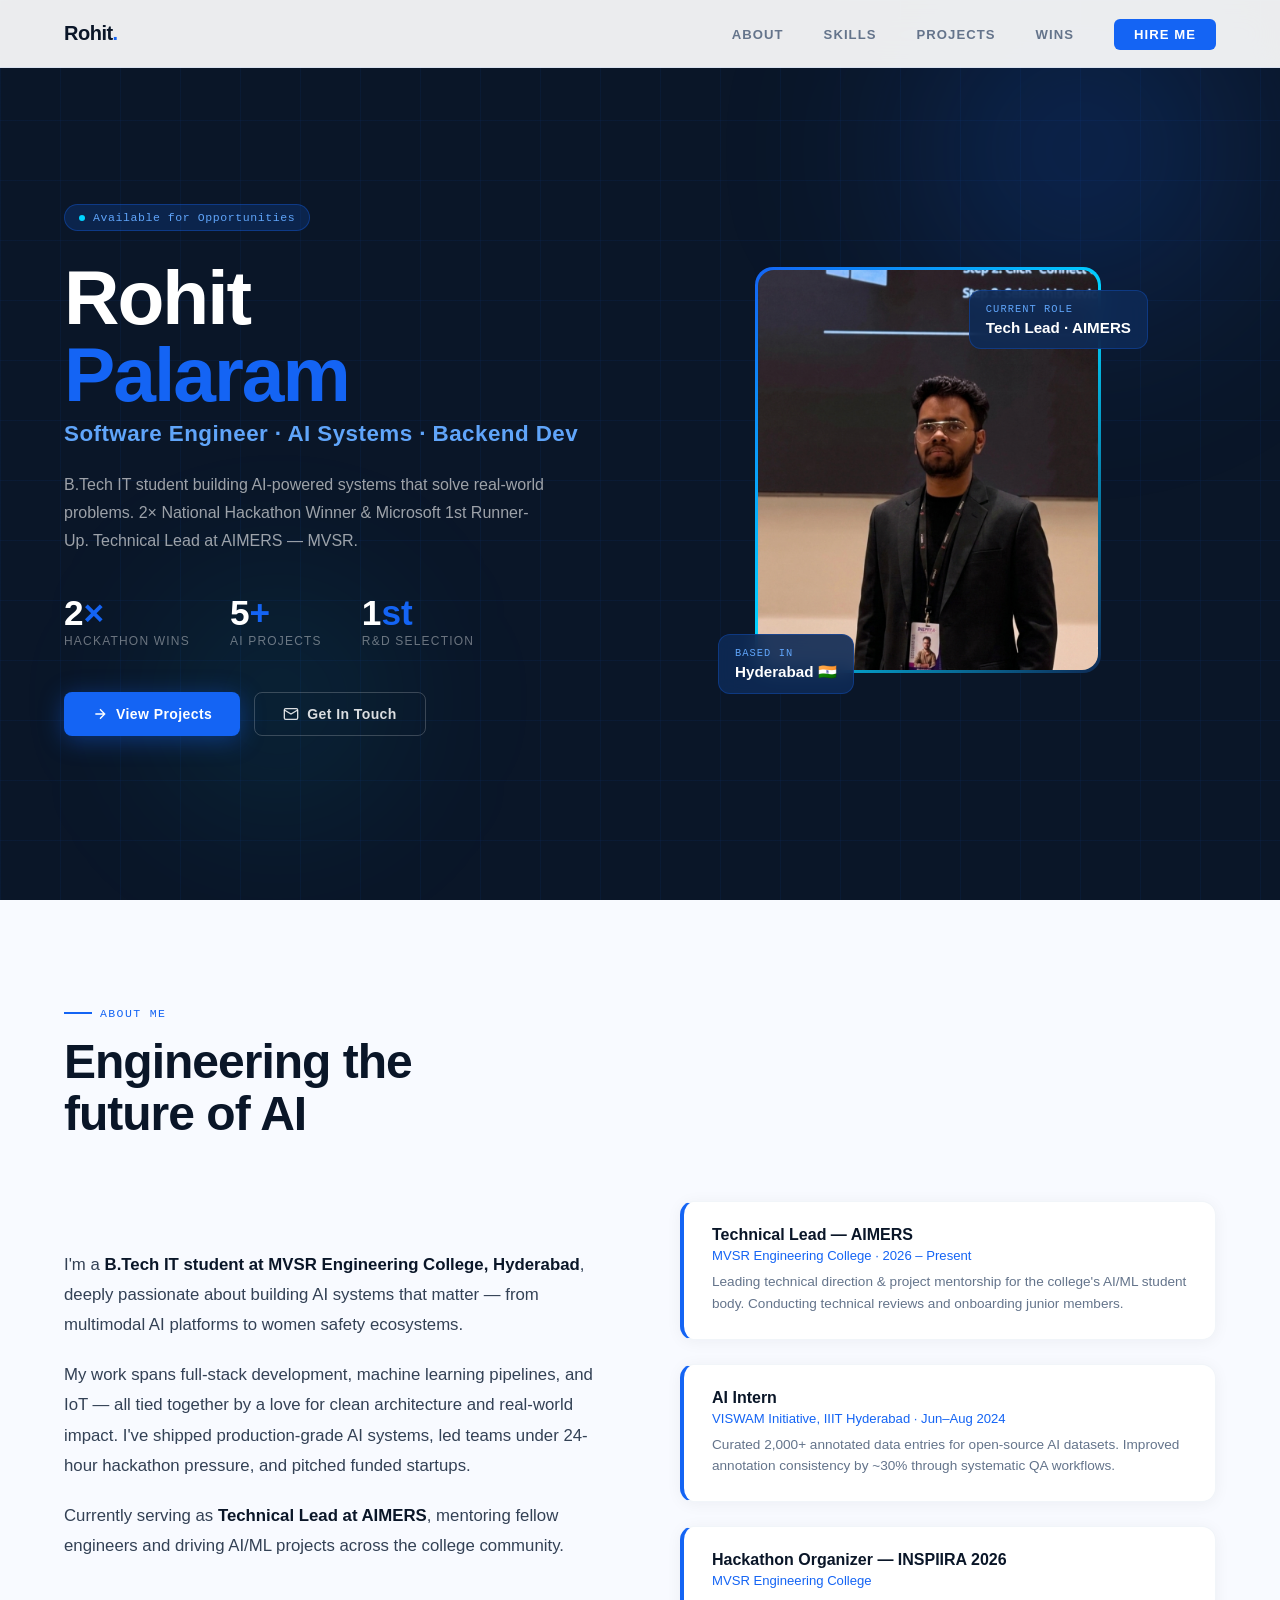
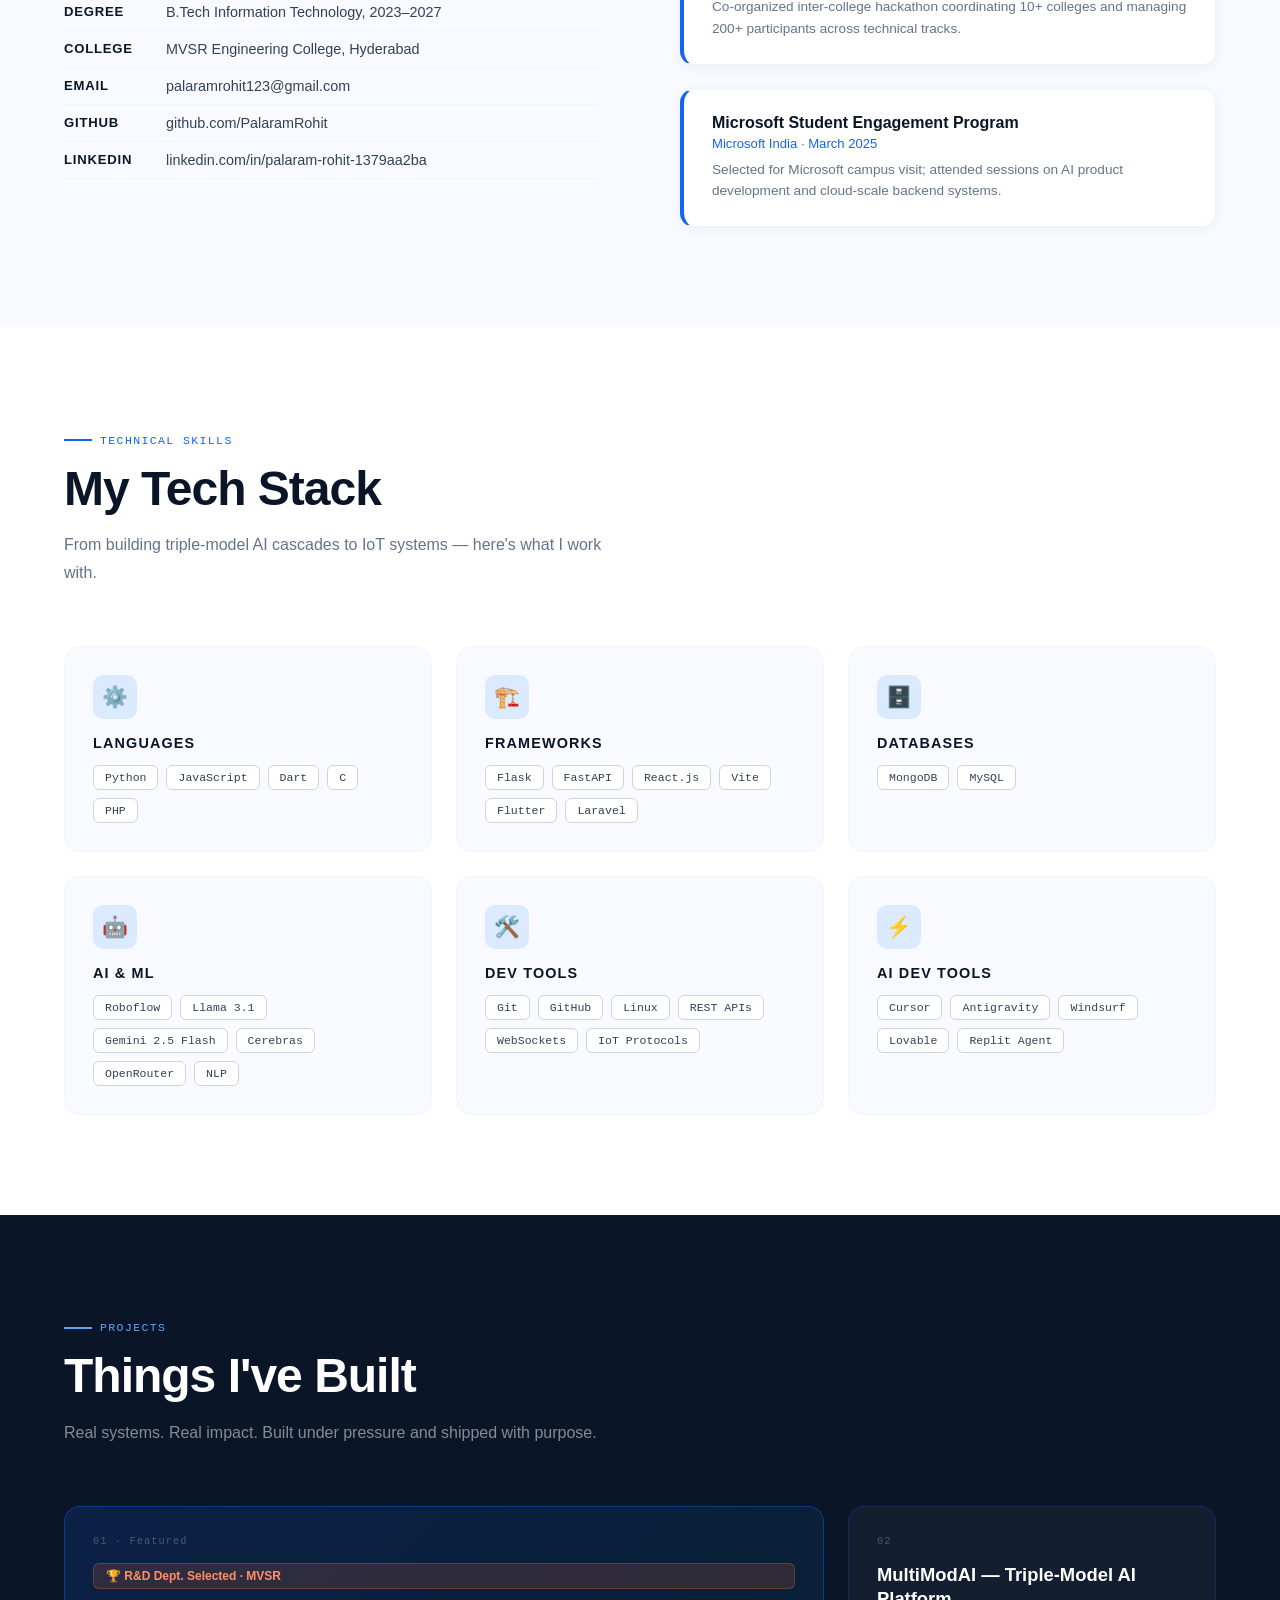
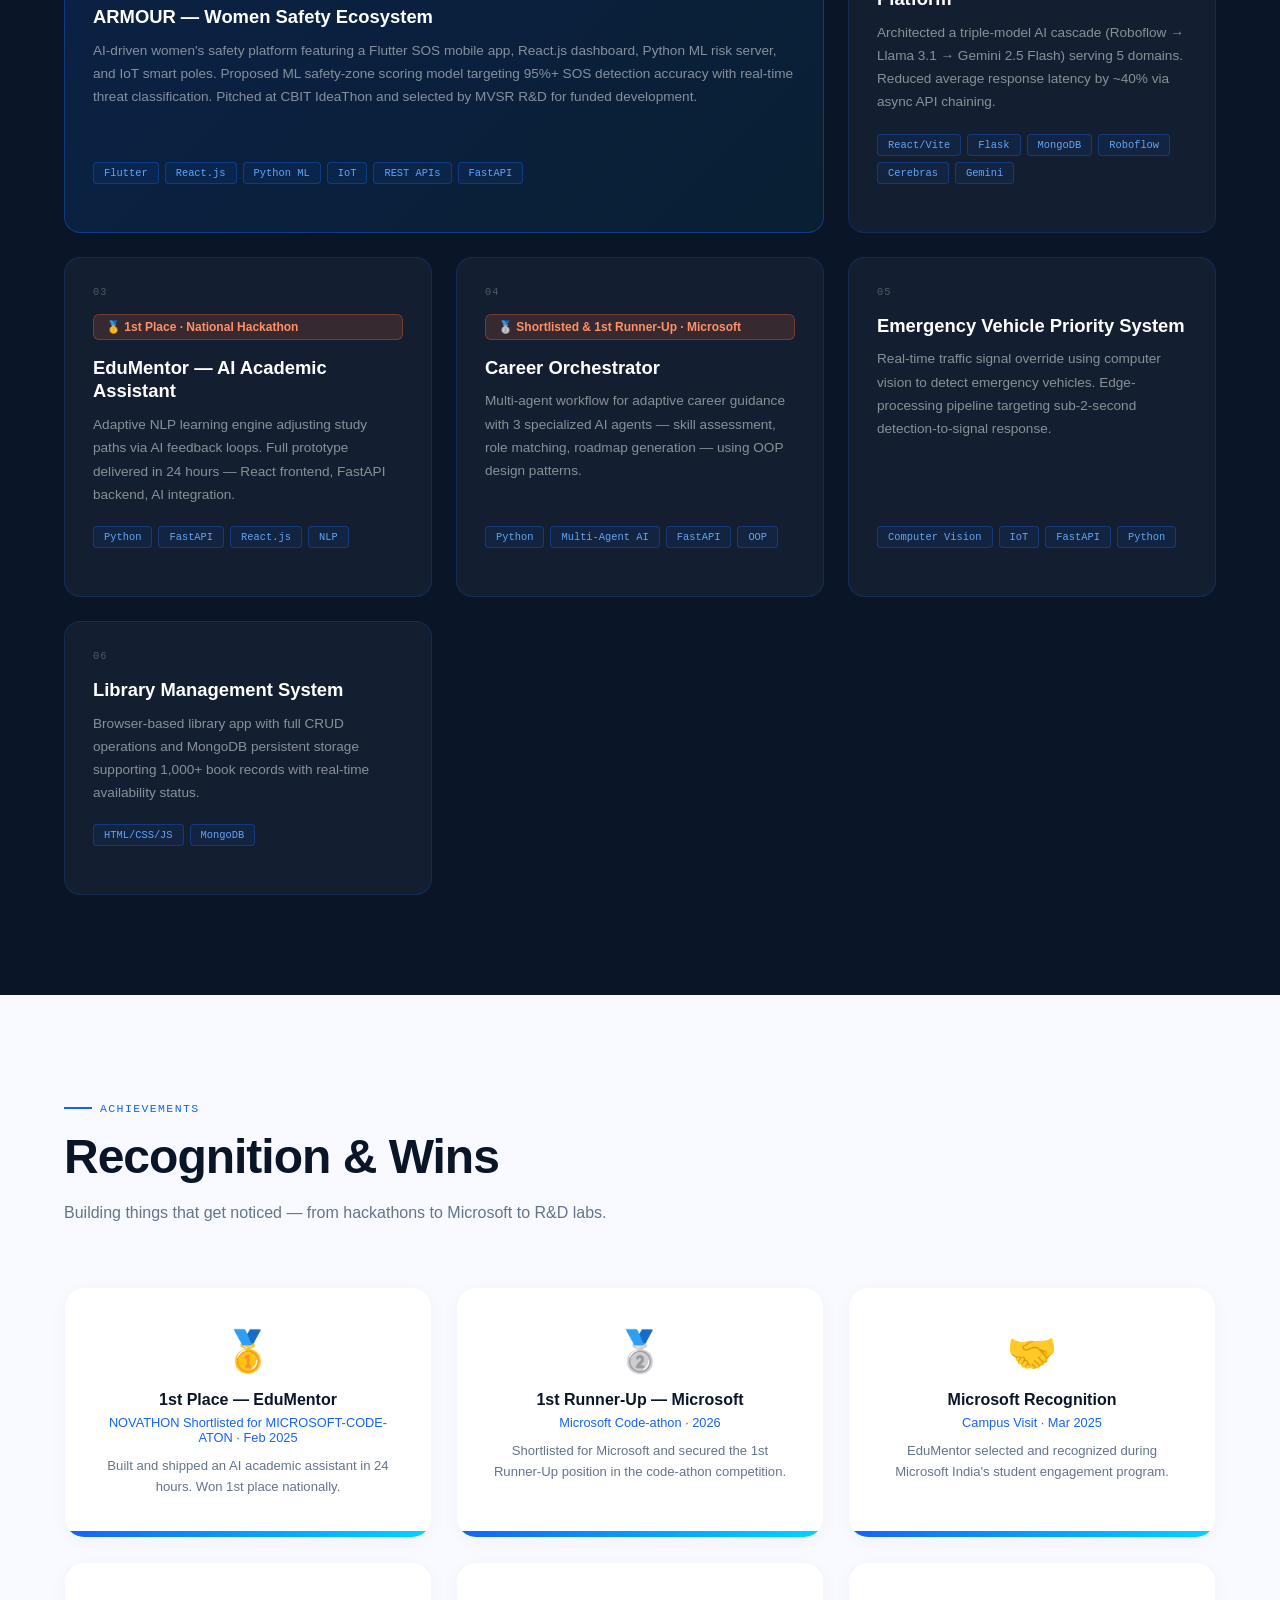
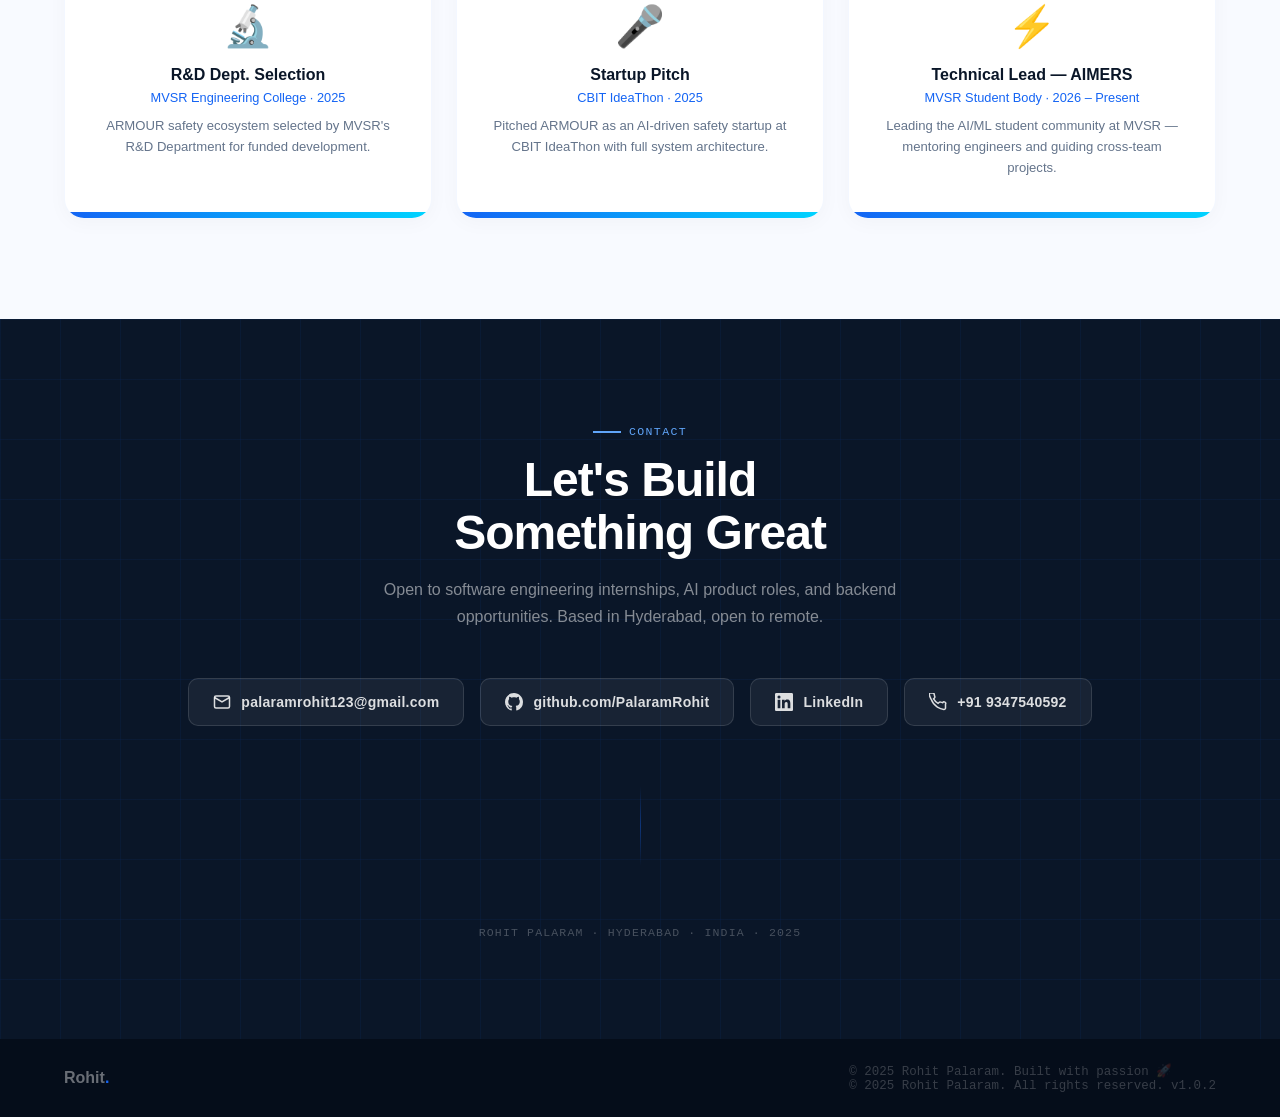
